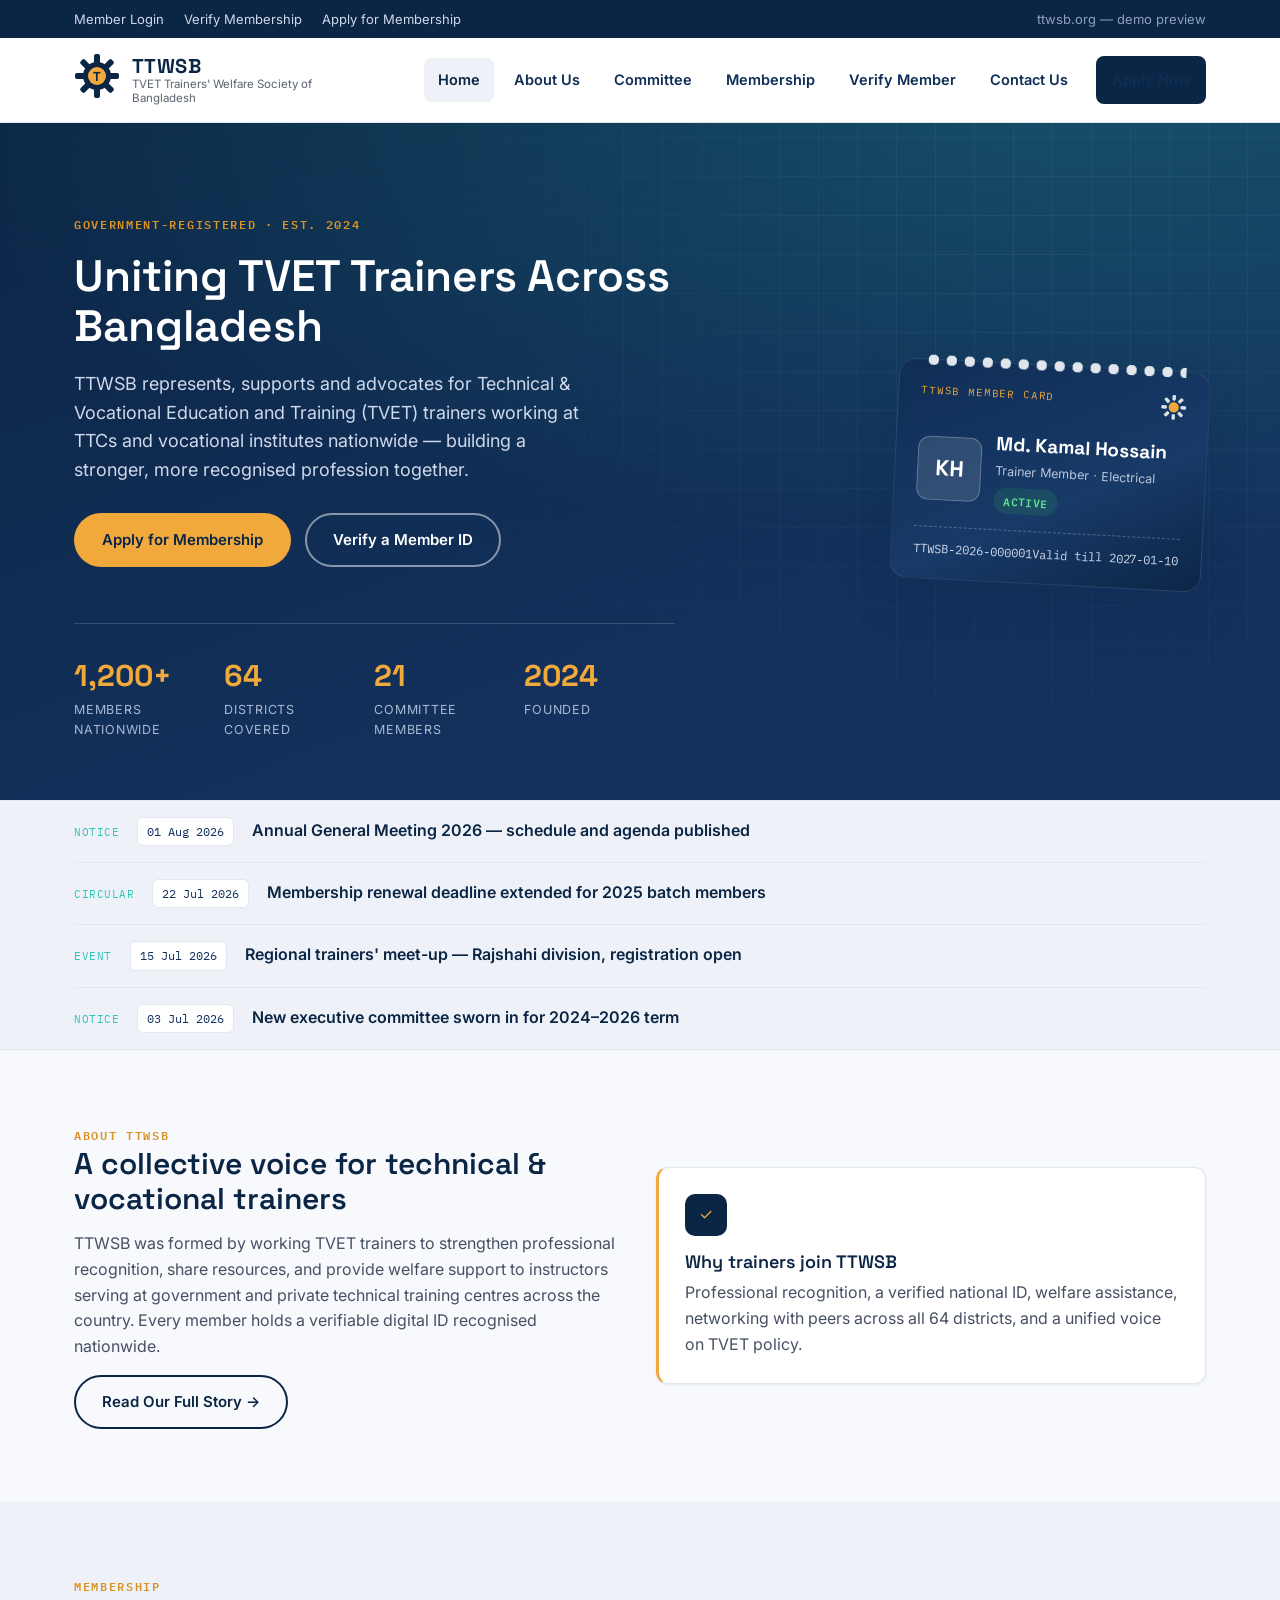
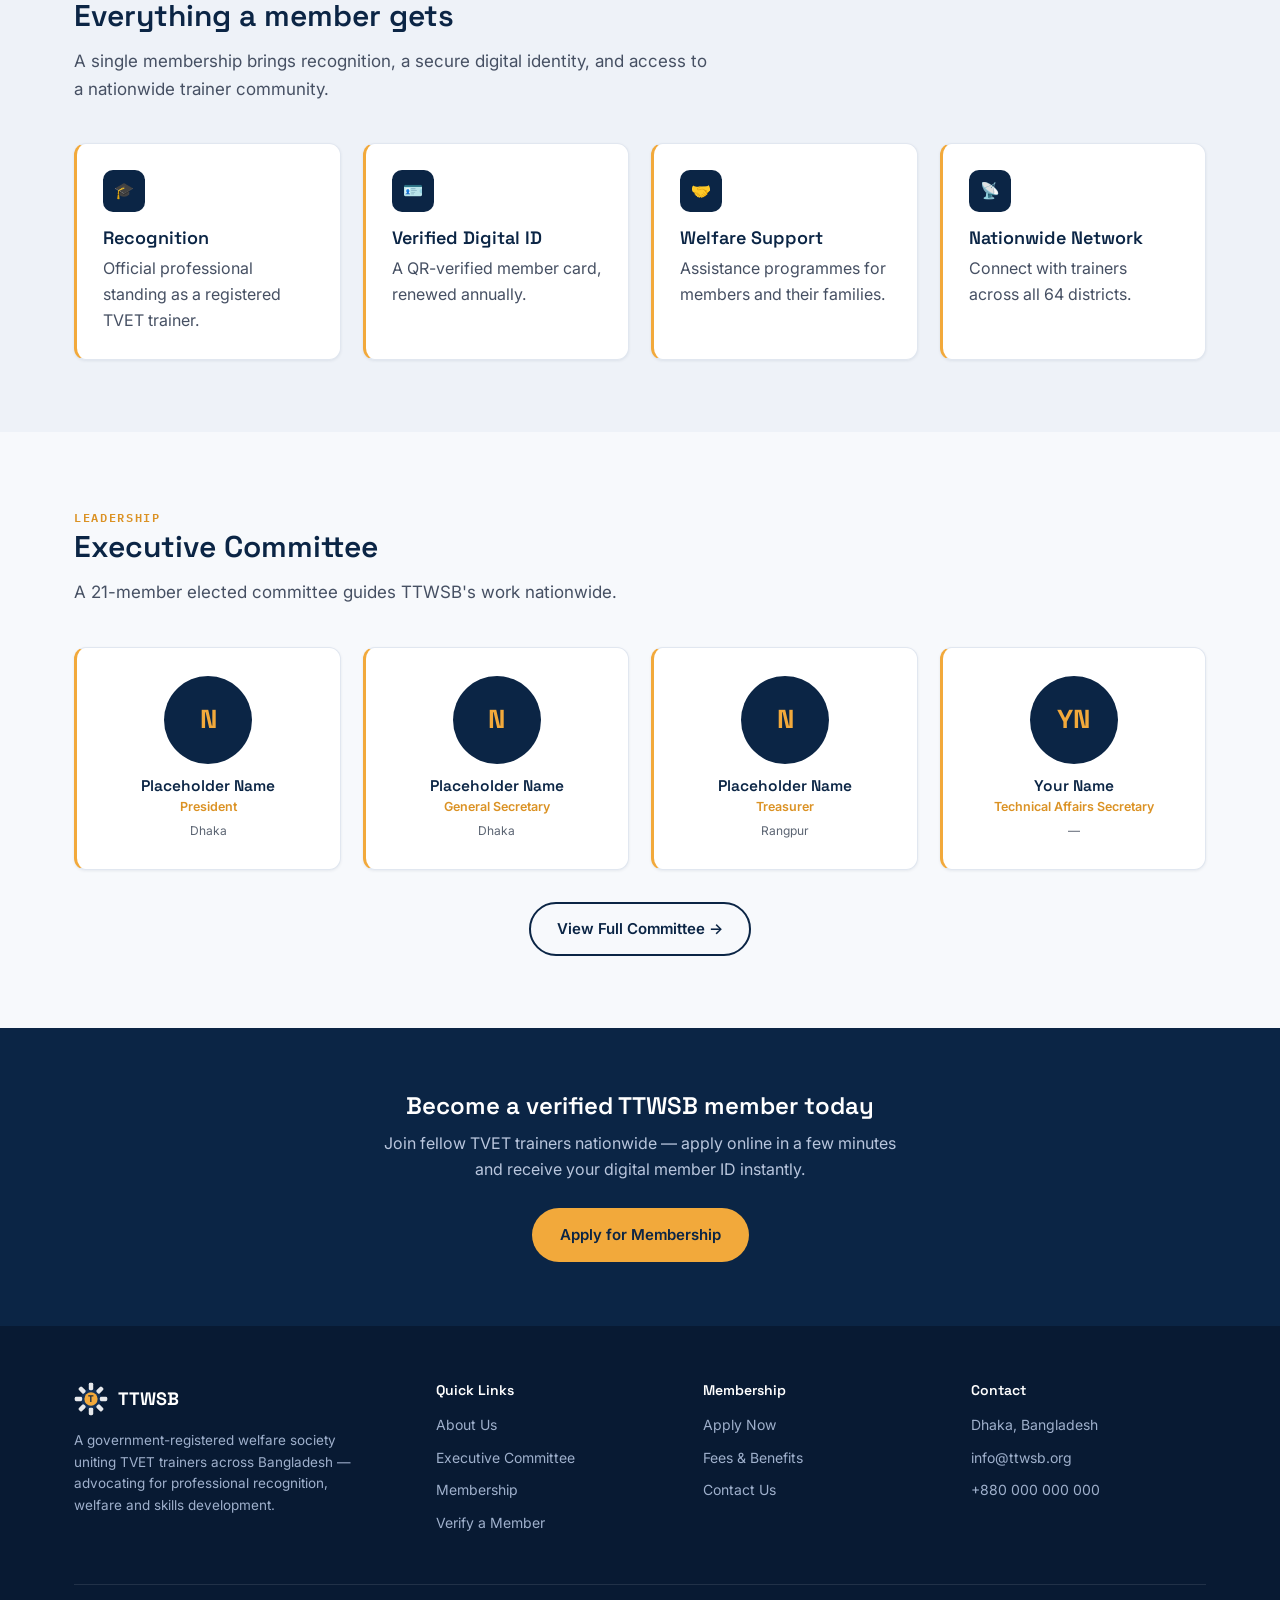
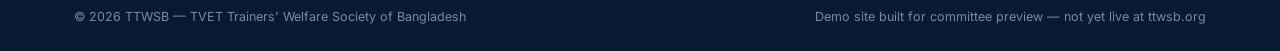
==== index.html @ e8079080 "Add files via upload" ====
<!DOCTYPE html>
<html lang="en">
<head>
<meta charset="UTF-8">
<meta name="viewport" content="width=device-width, initial-scale=1.0">
<title>TTWSB — TVET Trainers' Welfare Society of Bangladesh</title>
<meta name="description" content="Official welfare society uniting TVET trainers across Bangladesh. Apply for membership, verify a member ID, and learn about TTWSB.">
<link rel="preconnect" href="https://fonts.googleapis.com">
<link href="https://fonts.googleapis.com/css2?family=Space+Grotesk:wght@500;600;700&family=Inter:wght@400;500;600;700&family=IBM+Plex+Mono:wght@500;600&display=swap" rel="stylesheet">
<link rel="stylesheet" href="css/styles.css">
</head>
<body>

<div class="topbar">
  <div class="container">
    <div class="topbar-links">
      <a href="#">Member Login</a>
      <a href="verify.html">Verify Membership</a>
      <a href="apply.html">Apply for Membership</a>
    </div>
    <div class="topbar-lang">ttwsb.org — demo preview</div>
  </div>
</div>
<header class="site-header">
  <div class="container header-inner">
    <a href="index.html" class="brand">
      <span class="brand-badge">
        <svg width="46" height="46" viewBox="0 0 46 46" xmlns="http://www.w3.org/2000/svg">
          <g fill="#0B2545">
            <circle cx="23" cy="23" r="14"/>
            <rect x="20" y="1" width="6" height="10" rx="2"/>
            <rect x="20" y="1" width="6" height="10" rx="2" transform="rotate(45 23 23)"/>
            <rect x="20" y="1" width="6" height="10" rx="2" transform="rotate(90 23 23)"/>
            <rect x="20" y="1" width="6" height="10" rx="2" transform="rotate(135 23 23)"/>
            <rect x="20" y="1" width="6" height="10" rx="2" transform="rotate(180 23 23)"/>
            <rect x="20" y="1" width="6" height="10" rx="2" transform="rotate(225 23 23)"/>
            <rect x="20" y="1" width="6" height="10" rx="2" transform="rotate(270 23 23)"/>
            <rect x="20" y="1" width="6" height="10" rx="2" transform="rotate(315 23 23)"/>
          </g>
          <circle cx="23" cy="23" r="9" fill="#F2A93B"/>
          <text x="23" y="27.5" font-family="Space Grotesk, sans-serif" font-size="13" font-weight="700" fill="#0B2545" text-anchor="middle">T</text>
        </svg>
      </span>
      <span class="brand-text">
        <span class="acronym">TTWSB</span>
        <span class="fullname">TVET Trainers' Welfare Society of Bangladesh</span>
      </span>
    </a>
    <nav class="main-nav">
      <a href="index.html" class="active">Home</a>
      <a href="about.html">About Us</a>
      <a href="committee.html">Committee</a>
      <a href="membership.html">Membership</a>
      <a href="verify.html">Verify Member</a>
      <a href="contact.html">Contact Us</a>
      <a href="apply.html" class="btn btn-navy nav-cta">Apply Now</a>
    </nav>
    <button class="nav-toggle" aria-label="Toggle menu"><span></span><span></span><span></span></button>
  </div>
</header>

<section class="hero">
  <div class="container hero-grid">
    <div>
      <span class="eyebrow">Government-Registered · Est. 2024</span>
      <h1>Uniting TVET Trainers Across Bangladesh</h1>
      <p class="lead">TTWSB represents, supports and advocates for Technical &amp; Vocational Education and Training (TVET) trainers working at TTCs and vocational institutes nationwide — building a stronger, more recognised profession together.</p>
      <div class="hero-ctas">
        <a href="apply.html" class="btn btn-primary">Apply for Membership</a>
        <a href="verify.html" class="btn btn-outline">Verify a Member ID</a>
      </div>
      <div class="stat-strip">
        <div class="stat"><div class="num">1,200+</div><div class="label">Members Nationwide</div></div>
        <div class="stat"><div class="num">64</div><div class="label">Districts Covered</div></div>
        <div class="stat"><div class="num">21</div><div class="label">Committee Members</div></div>
        <div class="stat"><div class="num">2024</div><div class="label">Founded</div></div>
      </div>
    </div>
    <div class="id-card-float">
      <div class="id-card">
        <div class="id-card-top">
          <span class="id-card-org">TTWSB Member Card</span>
          <svg width="26" height="26" viewBox="0 0 46 46" xmlns="http://www.w3.org/2000/svg">
            <g fill="#ffffff" opacity="0.85">
              <rect x="20" y="1" width="6" height="10" rx="2"/>
              <rect x="20" y="1" width="6" height="10" rx="2" transform="rotate(45 23 23)"/>
              <rect x="20" y="1" width="6" height="10" rx="2" transform="rotate(90 23 23)"/>
              <rect x="20" y="1" width="6" height="10" rx="2" transform="rotate(135 23 23)"/>
              <rect x="20" y="1" width="6" height="10" rx="2" transform="rotate(180 23 23)"/>
              <rect x="20" y="1" width="6" height="10" rx="2" transform="rotate(225 23 23)"/>
              <rect x="20" y="1" width="6" height="10" rx="2" transform="rotate(270 23 23)"/>
              <rect x="20" y="1" width="6" height="10" rx="2" transform="rotate(315 23 23)"/>
            </g>
            <circle cx="23" cy="23" r="9" fill="#F2A93B"/>
          </svg>
        </div>
        <div class="id-card-body">
          <div class="id-card-photo">KH</div>
          <div>
            <div class="id-card-name">Md. Kamal Hossain</div>
            <div class="id-card-role">Trainer Member · Electrical</div>
            <span class="id-card-status status-active" style="margin-top:6px;">ACTIVE</span>
          </div>
        </div>
        <div class="id-card-meta">
          <span>TTWSB-2026-000001</span>
          <span>Valid till 2027-01-10</span>
        </div>
      </div>
    </div>
  </div>
</section>

<div class="notice-strip">
  <div class="container">
    <ul class="notice-list">
      <li><span class="notice-tag">Notice</span><span class="notice-date">01 Aug 2026</span><a href="#">Annual General Meeting 2026 — schedule and agenda published</a></li>
      <li><span class="notice-tag">Circular</span><span class="notice-date">22 Jul 2026</span><a href="#">Membership renewal deadline extended for 2025 batch members</a></li>
      <li><span class="notice-tag">Event</span><span class="notice-date">15 Jul 2026</span><a href="#">Regional trainers' meet-up — Rajshahi division, registration open</a></li>
      <li><span class="notice-tag">Notice</span><span class="notice-date">03 Jul 2026</span><a href="#">New executive committee sworn in for 2024–2026 term</a></li>
    </ul>
  </div>
</div>

<section>
  <div class="container grid-2" style="align-items:center;">
    <div>
      <span class="eyebrow">About TTWSB</span>
      <h2 style="font-size:30px;">A collective voice for technical &amp; vocational trainers</h2>
      <p>TTWSB was formed by working TVET trainers to strengthen professional recognition, share resources, and provide welfare support to instructors serving at government and private technical training centres across the country. Every member holds a verifiable digital ID recognised nationwide.</p>
      <a href="about.html" class="btn btn-outline" style="border-color:var(--navy-900);color:var(--navy-900);">Read Our Full Story →</a>
    </div>
    <div>
      <div class="info-card">
        <div class="icon">✓</div>
        <h3>Why trainers join TTWSB</h3>
        <p style="margin-bottom:0;">Professional recognition, a verified national ID, welfare assistance, networking with peers across all 64 districts, and a unified voice on TVET policy.</p>
      </div>
    </div>
  </div>
</section>

<section style="background:var(--paper-100);">
  <div class="container">
    <div class="section-head">
      <span class="eyebrow">Membership</span>
      <h2 style="font-size:30px;">Everything a member gets</h2>
      <p>A single membership brings recognition, a secure digital identity, and access to a nationwide trainer community.</p>
    </div>
    <div class="grid-4">
      <div class="info-card"><div class="icon">🎓</div><h3>Recognition</h3><p style="margin-bottom:0;">Official professional standing as a registered TVET trainer.</p></div>
      <div class="info-card"><div class="icon">🪪</div><h3>Verified Digital ID</h3><p style="margin-bottom:0;">A QR-verified member card, renewed annually.</p></div>
      <div class="info-card"><div class="icon">🤝</div><h3>Welfare Support</h3><p style="margin-bottom:0;">Assistance programmes for members and their families.</p></div>
      <div class="info-card"><div class="icon">📡</div><h3>Nationwide Network</h3><p style="margin-bottom:0;">Connect with trainers across all 64 districts.</p></div>
    </div>
  </div>
</section>

<section>
  <div class="container">
    <div class="section-head">
      <span class="eyebrow">Leadership</span>
      <h2 style="font-size:30px;">Executive Committee</h2>
      <p>A 21-member elected committee guides TTWSB's work nationwide.</p>
    </div>
    <div class="grid-4" id="committee-teaser"></div>
    <div style="text-align:center;margin-top:32px;">
      <a href="committee.html" class="btn btn-outline" style="border-color:var(--navy-900);color:var(--navy-900);">View Full Committee →</a>
    </div>
  </div>
</section>

<section class="cta-band">
  <div class="container">
    <h2>Become a verified TTWSB member today</h2>
    <p>Join fellow TVET trainers nationwide — apply online in a few minutes and receive your digital member ID instantly.</p>
    <a href="apply.html" class="btn btn-primary">Apply for Membership</a>
  </div>
</section>

<footer class="site-footer">
  <div class="container">
    <div class="footer-grid">
      <div>
        <div class="footer-brand">
          <svg width="34" height="34" viewBox="0 0 46 46" xmlns="http://www.w3.org/2000/svg">
            <g fill="#ffffff" opacity="0.9">
              <circle cx="23" cy="23" r="14" fill="#12335e"/>
              <rect x="20" y="1" width="6" height="10" rx="2"/>
              <rect x="20" y="1" width="6" height="10" rx="2" transform="rotate(45 23 23)"/>
              <rect x="20" y="1" width="6" height="10" rx="2" transform="rotate(90 23 23)"/>
              <rect x="20" y="1" width="6" height="10" rx="2" transform="rotate(135 23 23)"/>
              <rect x="20" y="1" width="6" height="10" rx="2" transform="rotate(180 23 23)"/>
              <rect x="20" y="1" width="6" height="10" rx="2" transform="rotate(225 23 23)"/>
              <rect x="20" y="1" width="6" height="10" rx="2" transform="rotate(270 23 23)"/>
              <rect x="20" y="1" width="6" height="10" rx="2" transform="rotate(315 23 23)"/>
            </g>
            <circle cx="23" cy="23" r="9" fill="#F2A93B"/>
            <text x="23" y="27.5" font-family="Space Grotesk, sans-serif" font-size="13" font-weight="700" fill="#0B2545" text-anchor="middle">T</text>
          </svg>
          <span class="acronym">TTWSB</span>
        </div>
        <p style="color:#9fb0cc;font-size:13.5px;max-width:280px;">A government-registered welfare society uniting TVET trainers across Bangladesh — advocating for professional recognition, welfare and skills development.</p>
      </div>
      <div>
        <h4>Quick Links</h4>
        <a href="about.html">About Us</a>
        <a href="committee.html">Executive Committee</a>
        <a href="membership.html">Membership</a>
        <a href="verify.html">Verify a Member</a>
      </div>
      <div>
        <h4>Membership</h4>
        <a href="apply.html">Apply Now</a>
        <a href="membership.html">Fees &amp; Benefits</a>
        <a href="contact.html">Contact Us</a>
      </div>
      <div>
        <h4>Contact</h4>
        <a href="contact.html">Dhaka, Bangladesh</a>
        <a href="mailto:info@ttwsb.org">info@ttwsb.org</a>
        <a href="tel:+8800000000">+880 000 000 000</a>
      </div>
    </div>
    <div class="footer-bottom">
      <span>© <span data-year></span> TTWSB — TVET Trainers' Welfare Society of Bangladesh</span>
      <span>Demo site built for committee preview — not yet live at ttwsb.org</span>
    </div>
  </div>
</footer>

<script src="js/members-data.js"></script>
<script src="js/main.js"></script>
</body>
</html>
---- css/styles.css ----
/* =========================================================
   TTWSB — TVET Trainers' Welfare Society of Bangladesh
   Design tokens
   ========================================================= */
:root{
  --navy-900:#0B2545;
  --navy-800:#0F2E56;
  --navy-700:#13315C;
  --navy-600:#1B4079;
  --amber-500:#F2A93B;
  --amber-600:#DB9224;
  --teal-400:#2EC4B6;
  --green-600:#2E9E5B;
  --red-500:#E14545;
  --paper-50:#F7F9FC;
  --paper-100:#EEF2F8;
  --ink-900:#14181F;
  --slate-600:#465063;
  --slate-500:#5B6472;
  --slate-300:#C7CEDA;
  --line:#E1E7F0;
  --radius-sm:6px;
  --radius-md:12px;
  --radius-lg:20px;
  --shadow-sm:0 1px 3px rgba(11,37,69,.08);
  --shadow-md:0 8px 24px rgba(11,37,69,.12);
  --shadow-lg:0 20px 48px rgba(11,37,69,.22);
  --font-display:'Space Grotesk',sans-serif;
  --font-body:'Inter',sans-serif;
  --font-mono:'IBM Plex Mono',monospace;
}

*,*::before,*::after{box-sizing:border-box;}
html{scroll-behavior:smooth;}
body{
  margin:0;
  font-family:var(--font-body);
  color:var(--ink-900);
  background:var(--paper-50);
  line-height:1.6;
  -webkit-font-smoothing:antialiased;
}
h1,h2,h3,h4{
  font-family:var(--font-display);
  color:var(--navy-900);
  line-height:1.15;
  margin:0 0 .5em;
  font-weight:600;
}
p{margin:0 0 1em;color:var(--slate-600);}
a{color:var(--navy-700);text-decoration:none;}
img{max-width:100%;display:block;}
ul{margin:0;padding:0;}
.container{max-width:1180px;margin:0 auto;padding:0 24px;}
.eyebrow{
  font-family:var(--font-mono);
  text-transform:uppercase;
  letter-spacing:.14em;
  font-size:12px;
  color:var(--amber-600);
  font-weight:600;
}
section{padding:72px 0;}
.section-head{max-width:640px;margin-bottom:40px;}
.section-head p{font-size:17px;}
:focus-visible{outline:3px solid var(--teal-400);outline-offset:2px;}

/* Buttons */
.btn{
  display:inline-flex;align-items:center;justify-content:center;gap:8px;
  padding:13px 26px;border-radius:999px;font-weight:600;font-size:15px;
  border:2px solid transparent;cursor:pointer;transition:transform .15s ease,box-shadow .15s ease,background .15s ease;
  font-family:var(--font-body);
}
.btn-primary{background:var(--amber-500);color:var(--navy-900);}
.btn-primary:hover{background:var(--amber-600);transform:translateY(-2px);box-shadow:var(--shadow-md);}
.btn-outline{background:transparent;border-color:rgba(255,255,255,.5);color:#fff;}
.btn-outline:hover{background:rgba(255,255,255,.12);}
.btn-navy{background:var(--navy-900);color:#fff;}
.btn-navy:hover{background:var(--navy-700);transform:translateY(-2px);}
.btn-block{width:100%;}
.btn:disabled{opacity:.55;cursor:not-allowed;transform:none !important;}

/* =========================================================
   Top utility bar + header
   ========================================================= */
.topbar{background:var(--navy-900);color:#cfd9ec;font-size:13px;}
.topbar .container{display:flex;justify-content:space-between;align-items:center;height:38px;}
.topbar-links{display:flex;gap:20px;}
.topbar-links a{color:#cfd9ec;}
.topbar-links a:hover{color:var(--amber-500);}
.topbar-lang{display:flex;gap:10px;color:#8ea0c2;}

header.site-header{
  background:#fff;border-bottom:1px solid var(--line);
  position:sticky;top:0;z-index:50;box-shadow:0 1px 0 rgba(11,37,69,.04);
}
.header-inner{display:flex;align-items:center;justify-content:space-between;height:84px;}
.brand{display:flex;align-items:center;gap:12px;}
.brand-badge{flex:none;}
.brand-text{line-height:1.2;}
.brand-text .acronym{font-family:var(--font-display);font-weight:700;font-size:20px;color:var(--navy-900);letter-spacing:.02em;}
.brand-text .fullname{font-size:11.5px;color:var(--slate-500);max-width:230px;display:block;}

nav.main-nav{display:flex;align-items:center;gap:6px;}
nav.main-nav a{
  font-weight:600;font-size:14.5px;color:var(--navy-800);padding:10px 14px;border-radius:8px;
}
nav.main-nav a:hover{background:var(--paper-100);color:var(--navy-900);}
nav.main-nav a.active{color:var(--navy-900);background:var(--paper-100);}
.nav-cta{margin-left:8px;}
.nav-toggle{display:none;background:none;border:none;cursor:pointer;padding:6px;}
.nav-toggle span{display:block;width:24px;height:2.5px;background:var(--navy-900);margin:5px 0;border-radius:2px;}

/* =========================================================
   Hero
   ========================================================= */
.hero{
  background:radial-gradient(1200px 500px at 85% -10%,rgba(46,196,182,.25),transparent),
             linear-gradient(160deg,var(--navy-900),var(--navy-700) 70%);
  color:#fff;position:relative;overflow:hidden;padding:88px 0 60px;
}
.hero::before{
  content:"";position:absolute;inset:0;opacity:.10;pointer-events:none;
  background-image:
    repeating-linear-gradient(0deg,transparent,transparent 38px,rgba(255,255,255,.5) 38px,rgba(255,255,255,.5) 39px),
    repeating-linear-gradient(90deg,transparent,transparent 38px,rgba(255,255,255,.5) 38px,rgba(255,255,255,.5) 39px);
  mask-image:radial-gradient(circle at 80% 20%,black,transparent 60%);
}
.hero-grid{display:grid;grid-template-columns:1.1fr .9fr;gap:40px;align-items:center;position:relative;}
.hero h1{color:#fff;font-size:44px;margin:14px 0 18px;}
.hero p.lead{color:#cfd9ec;font-size:18px;max-width:520px;}
.hero-ctas{display:flex;gap:14px;margin-top:28px;flex-wrap:wrap;}
.stat-strip{display:flex;gap:0;margin-top:56px;border-top:1px solid rgba(255,255,255,.16);padding-top:28px;flex-wrap:wrap;}
.stat{flex:1;min-width:130px;padding-right:20px;}
.stat .num{font-family:var(--font-display);font-size:30px;font-weight:700;color:var(--amber-500);}
.stat .label{font-size:12.5px;color:#a9b8d4;text-transform:uppercase;letter-spacing:.06em;}

/* =========================================================
   ID / Membership badge card — signature element
   ========================================================= */
.id-card{
  width:100%;max-width:360px;background:linear-gradient(155deg,#0F2E56,#183a68 60%,#0B2545);
  border-radius:18px;padding:22px 22px 20px;color:#fff;position:relative;
  box-shadow:var(--shadow-lg);border:1px solid rgba(255,255,255,.08);
}
.id-card::before{
  content:"";position:absolute;top:-9px;left:24px;right:24px;height:18px;
  background-image:radial-gradient(circle,var(--paper-50) 5px,transparent 5.5px);
  background-size:18px 18px;background-repeat:repeat-x;background-position:0 0;
  opacity:.9;
}
.id-card-top{display:flex;justify-content:space-between;align-items:flex-start;margin-bottom:18px;}
.id-card-org{font-family:var(--font-mono);font-size:10.5px;letter-spacing:.08em;color:var(--amber-500);text-transform:uppercase;}
.id-card-badge-icon{width:30px;height:30px;}
.id-card-photo{
  width:64px;height:64px;border-radius:12px;background:rgba(255,255,255,.12);
  display:flex;align-items:center;justify-content:center;font-family:var(--font-display);
  font-size:22px;font-weight:700;color:#fff;border:1px solid rgba(255,255,255,.25);flex:none;
}
.id-card-body{display:flex;gap:14px;align-items:center;margin-bottom:16px;}
.id-card-name{font-family:var(--font-display);font-size:19px;font-weight:700;}
.id-card-role{font-size:12.5px;color:#b9c6dd;margin-top:2px;}
.id-card-meta{font-family:var(--font-mono);font-size:12px;color:#cfd9ec;display:flex;justify-content:space-between;border-top:1px dashed rgba(255,255,255,.25);padding-top:12px;margin-top:4px;}
.id-card-status{
  display:inline-flex;align-items:center;gap:6px;font-family:var(--font-mono);font-size:11px;
  padding:4px 10px;border-radius:999px;font-weight:600;letter-spacing:.03em;
}
.status-active{background:rgba(46,158,91,.18);color:#5ee08c;}
.status-inactive{background:rgba(225,69,69,.18);color:#ff8f8f;}
.id-card-qr{background:#fff;border-radius:10px;padding:8px;flex:none;}
.id-card-float{position:relative;justify-self:end;}
.id-card-float .id-card{transform:rotate(3deg);}
.id-card-float::after{
  content:"";position:absolute;width:110px;height:110px;background:var(--amber-500);
  border-radius:50%;filter:blur(60px);opacity:.35;top:-20px;right:-20px;z-index:-1;
}

/* =========================================================
   Notice board
   ========================================================= */
.notice-strip{background:var(--paper-100);border-top:1px solid var(--line);border-bottom:1px solid var(--line);}
.notice-strip .container{padding-top:0;padding-bottom:0;}
.notice-list{padding:0;list-style:none;}
.notice-list li{
  display:flex;gap:18px;align-items:baseline;padding:16px 0;border-bottom:1px solid var(--line);
}
.notice-list li:last-child{border-bottom:none;}
.notice-date{
  font-family:var(--font-mono);font-size:12px;color:var(--navy-700);background:#fff;border:1px solid var(--line);
  padding:4px 9px;border-radius:6px;flex:none;
}
.notice-list a{font-weight:600;color:var(--navy-900);}
.notice-list a:hover{color:var(--amber-600);}
.notice-tag{
  font-family:var(--font-mono);font-size:10.5px;text-transform:uppercase;letter-spacing:.05em;
  color:var(--teal-400);flex:none;
}

/* =========================================================
   Cards / grids
   ========================================================= */
.grid-3{display:grid;grid-template-columns:repeat(3,1fr);gap:24px;}
.grid-4{display:grid;grid-template-columns:repeat(4,1fr);gap:22px;}
.grid-2{display:grid;grid-template-columns:1fr 1fr;gap:32px;}

.info-card{
  background:#fff;border:1px solid var(--line);border-left:3px solid var(--amber-500);
  border-radius:var(--radius-md);padding:26px;box-shadow:var(--shadow-sm);
}
.info-card h3{font-size:18px;margin-bottom:8px;}
.info-card .icon{
  width:42px;height:42px;border-radius:10px;background:var(--navy-900);color:var(--amber-500);
  display:flex;align-items:center;justify-content:center;margin-bottom:16px;
}

.person-card{
  background:#fff;border:1px solid var(--line);border-radius:var(--radius-md);
  padding:20px;text-align:center;box-shadow:var(--shadow-sm);transition:transform .15s ease,box-shadow .15s ease;
}
.person-card:hover{transform:translateY(-3px);box-shadow:var(--shadow-md);}
.person-avatar{
  width:74px;height:74px;border-radius:50%;background:var(--navy-900);color:var(--amber-500);
  display:flex;align-items:center;justify-content:center;margin:0 auto 14px;font-family:var(--font-display);
  font-weight:700;font-size:22px;
}
.person-card h4{font-size:15.5px;margin-bottom:2px;color:var(--navy-900);}
.person-card .role{font-size:12.5px;color:var(--amber-600);font-weight:600;margin-bottom:4px;}
.person-card .loc{font-size:12px;color:var(--slate-500);}
.person-card.lead{padding:28px 22px;border-left:3px solid var(--amber-500);}
.person-card.lead .person-avatar{width:88px;height:88px;font-size:26px;}

.demo-banner{
  background:#FFF4E0;border:1px solid #F1D293;color:#7A5311;border-radius:var(--radius-sm);
  padding:14px 18px;font-size:14px;display:flex;gap:10px;align-items:flex-start;margin-bottom:32px;
}
.demo-banner strong{color:#5c3d0c;}

/* =========================================================
   Tables / fee
   ========================================================= */
.fee-table{width:100%;border-collapse:collapse;background:#fff;border-radius:var(--radius-md);overflow:hidden;box-shadow:var(--shadow-sm);}
.fee-table th,.fee-table td{text-align:left;padding:16px 20px;border-bottom:1px solid var(--line);}
.fee-table th{background:var(--navy-900);color:#fff;font-family:var(--font-display);font-weight:600;font-size:14px;}
.fee-table td{font-size:15px;color:var(--slate-600);}
.fee-table tr:last-child td{border-bottom:none;}
.fee-table .amount{font-family:var(--font-mono);font-weight:600;color:var(--navy-900);}

/* =========================================================
   Forms
   ========================================================= */
.form-card{background:#fff;border:1px solid var(--line);border-radius:var(--radius-lg);padding:36px;box-shadow:var(--shadow-sm);}
.form-row{display:grid;grid-template-columns:1fr 1fr;gap:18px;margin-bottom:18px;}
.field{margin-bottom:18px;}
.field label{display:block;font-size:13.5px;font-weight:600;color:var(--navy-800);margin-bottom:6px;}
.field .hint{font-size:12px;color:var(--slate-500);margin-top:5px;}
.field input,.field select,.field textarea{
  width:100%;padding:12px 14px;border:1.5px solid var(--line);border-radius:var(--radius-sm);
  font-family:var(--font-body);font-size:14.5px;color:var(--ink-900);background:#fbfcfe;
}
.field input:focus,.field select:focus,.field textarea:focus{border-color:var(--teal-400);outline:none;background:#fff;}
.steps{display:flex;gap:0;margin-bottom:36px;}
.step{flex:1;text-align:center;position:relative;font-family:var(--font-mono);font-size:12.5px;color:var(--slate-500);}
.step::before{
  content:attr(data-n);display:flex;align-items:center;justify-content:center;
  width:30px;height:30px;border-radius:50%;background:#fff;border:2px solid var(--line);
  margin:0 auto 8px;font-weight:700;color:var(--slate-500);
}
.step.active::before{border-color:var(--amber-500);background:var(--amber-500);color:var(--navy-900);}
.step.done::before{border-color:var(--green-600);background:var(--green-600);color:#fff;content:"✓";}
.step.active{color:var(--navy-900);font-weight:700;}

.pay-methods{display:grid;grid-template-columns:repeat(3,1fr);gap:14px;margin-bottom:24px;}
.pay-method{
  border:1.5px solid var(--line);border-radius:var(--radius-md);padding:16px;text-align:center;cursor:pointer;
  transition:border-color .15s ease,background .15s ease;
}
.pay-method:hover{border-color:var(--amber-500);}
.pay-method input{display:none;}
.pay-method.selected{border-color:var(--amber-500);background:#FFF8EC;}
.pay-method .pm-name{font-weight:700;font-size:14px;color:var(--navy-900);margin-top:6px;}

.result-panel{display:none;text-align:center;padding:20px 0;}
.result-panel.show{display:block;}
.check-badge{
  width:64px;height:64px;border-radius:50%;background:#E7F7EC;color:var(--green-600);
  display:flex;align-items:center;justify-content:center;margin:0 auto 18px;font-size:30px;
}

/* Verify page */
.verify-box{background:#fff;border:1px solid var(--line);border-radius:var(--radius-lg);padding:30px;box-shadow:var(--shadow-sm);}
.verify-search{display:flex;gap:12px;}
.verify-search input{flex:1;}
.verify-result{margin-top:26px;padding-top:26px;border-top:1px solid var(--line);display:none;}
.verify-result.show{display:block;}
.verify-not-found{color:var(--red-500);font-weight:600;text-align:center;padding:20px 0;display:none;}
.verify-not-found.show{display:block;}

/* =========================================================
   CTA band + footer
   ========================================================= */
.cta-band{background:var(--navy-900);color:#fff;text-align:center;padding:64px 0;}
.cta-band h2{color:#fff;}
.cta-band p{color:#b9c6dd;max-width:520px;margin:0 auto 26px;}

footer.site-footer{background:#081A33;color:#9fb0cc;padding:56px 0 24px;font-size:14px;}
.footer-grid{display:grid;grid-template-columns:1.4fr 1fr 1fr 1fr;gap:32px;margin-bottom:40px;}
.footer-grid h4{color:#fff;font-size:14px;margin-bottom:16px;}
.footer-grid a{color:#9fb0cc;display:block;margin-bottom:10px;}
.footer-grid a:hover{color:var(--amber-500);}
.footer-brand{display:flex;gap:10px;align-items:center;margin-bottom:14px;}
.footer-brand .acronym{color:#fff;font-family:var(--font-display);font-weight:700;font-size:18px;}
.footer-bottom{border-top:1px solid rgba(255,255,255,.1);padding-top:22px;display:flex;justify-content:space-between;font-size:12.5px;color:#7488ab;flex-wrap:wrap;gap:8px;}

/* Page header (inner pages) */
.page-head{background:linear-gradient(160deg,var(--navy-900),var(--navy-700) 70%);color:#fff;padding:52px 0;}
.page-head .eyebrow{color:var(--amber-500);}
.page-head h1{color:#fff;margin-top:8px;font-size:32px;}
.breadcrumb{font-size:13px;color:#9fb0cc;}
.breadcrumb a{color:#cfd9ec;}

/* =========================================================
   Responsive
   ========================================================= */
@media (max-width:960px){
  .hero-grid{grid-template-columns:1fr;}
  .id-card-float{justify-self:start;margin-top:20px;}
  .grid-3,.grid-4{grid-template-columns:repeat(2,1fr);}
  .footer-grid{grid-template-columns:1fr 1fr;}
  .grid-2{grid-template-columns:1fr;}
}
@media (max-width:720px){
  .topbar-links{display:none;}
  nav.main-nav{
    position:fixed;top:122px;left:0;right:0;bottom:0;background:#fff;flex-direction:column;
    align-items:stretch;padding:16px;display:none;overflow-y:auto;gap:2px;
  }
  nav.main-nav.open{display:flex;}
  nav.main-nav a{padding:14px;border-bottom:1px solid var(--line);border-radius:0;}
  .nav-toggle{display:block;}
  .nav-cta{margin:10px 0 0;}
  .hero h1{font-size:32px;}
  .grid-3,.grid-4{grid-template-columns:1fr;}
  .form-row{grid-template-columns:1fr;}
  .pay-methods{grid-template-columns:1fr;}
  section{padding:52px 0;}
  .stat-strip{gap:20px;}
}

@media print{
  header.site-header,footer.site-footer,.notice-strip,.page-head,.no-print{display:none !important;}
  body{background:#fff;}
  .id-card{box-shadow:none;border:1px solid #ccc;}
}
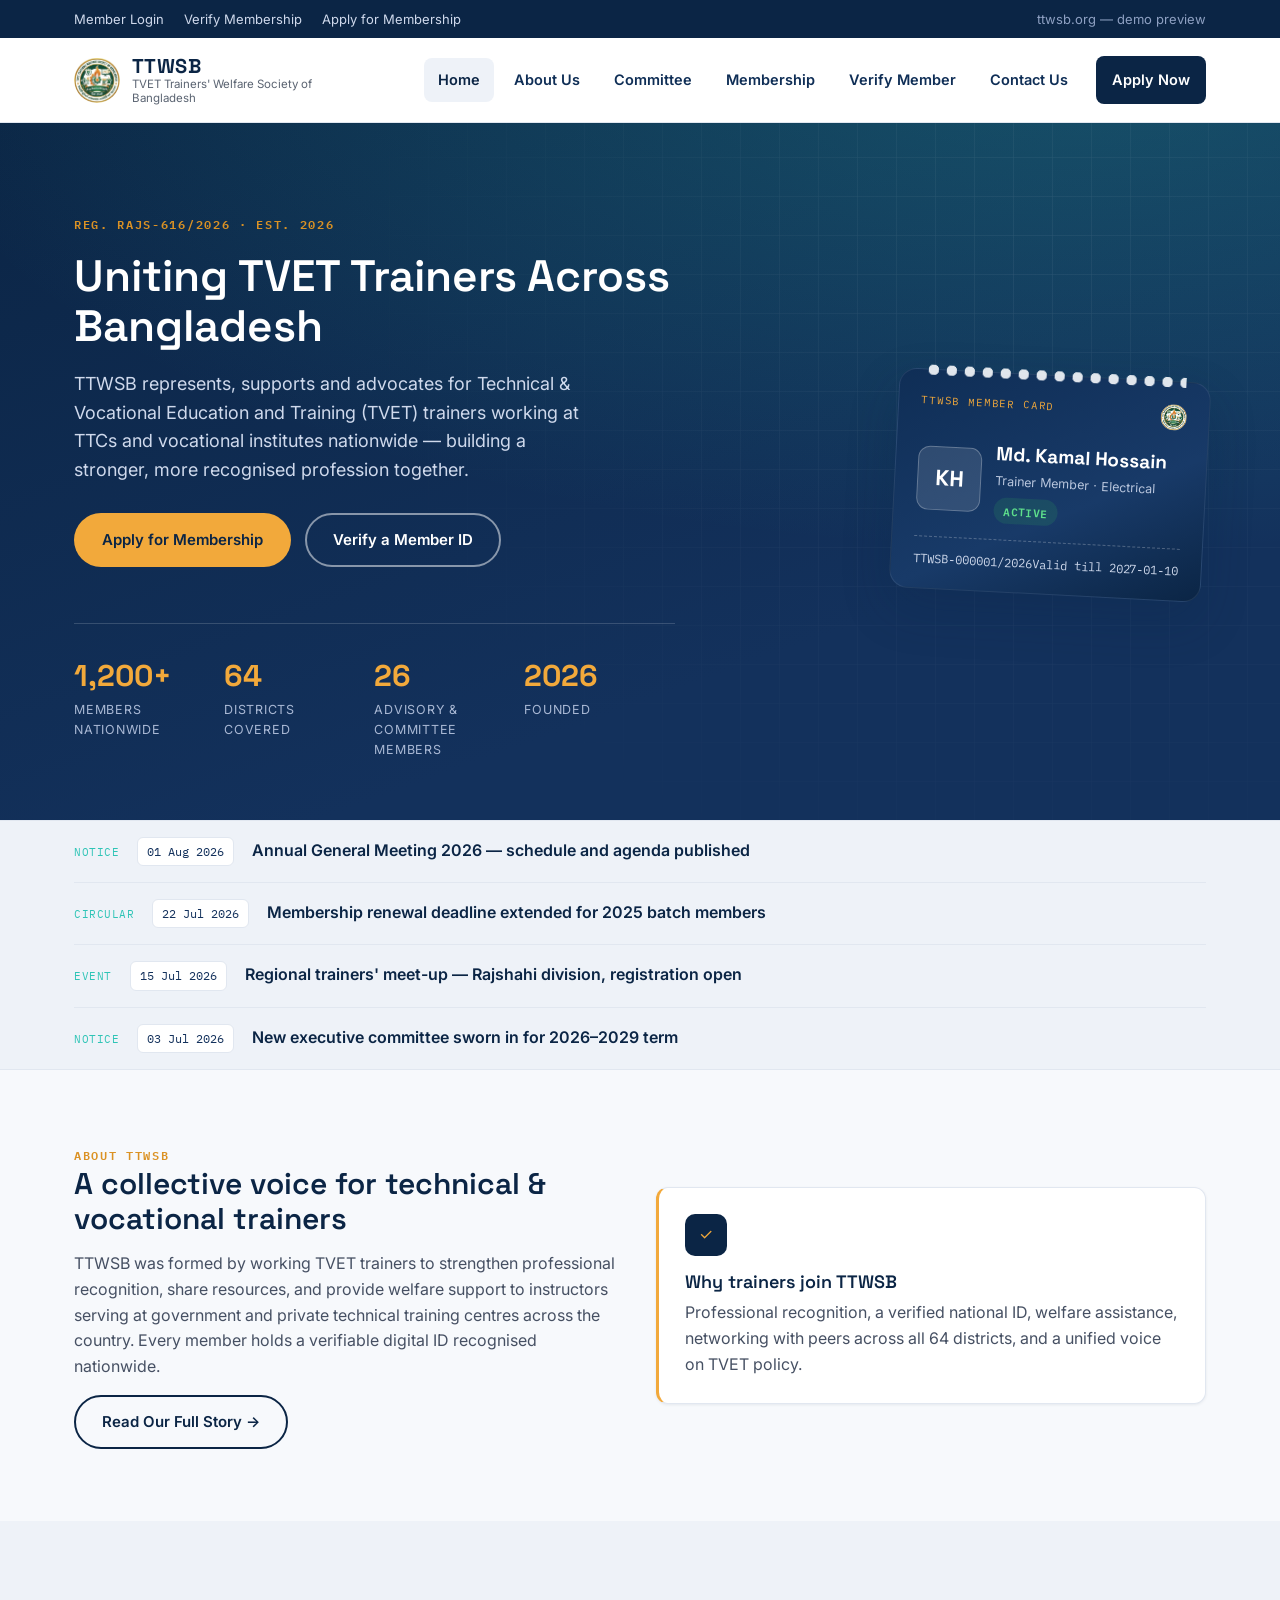
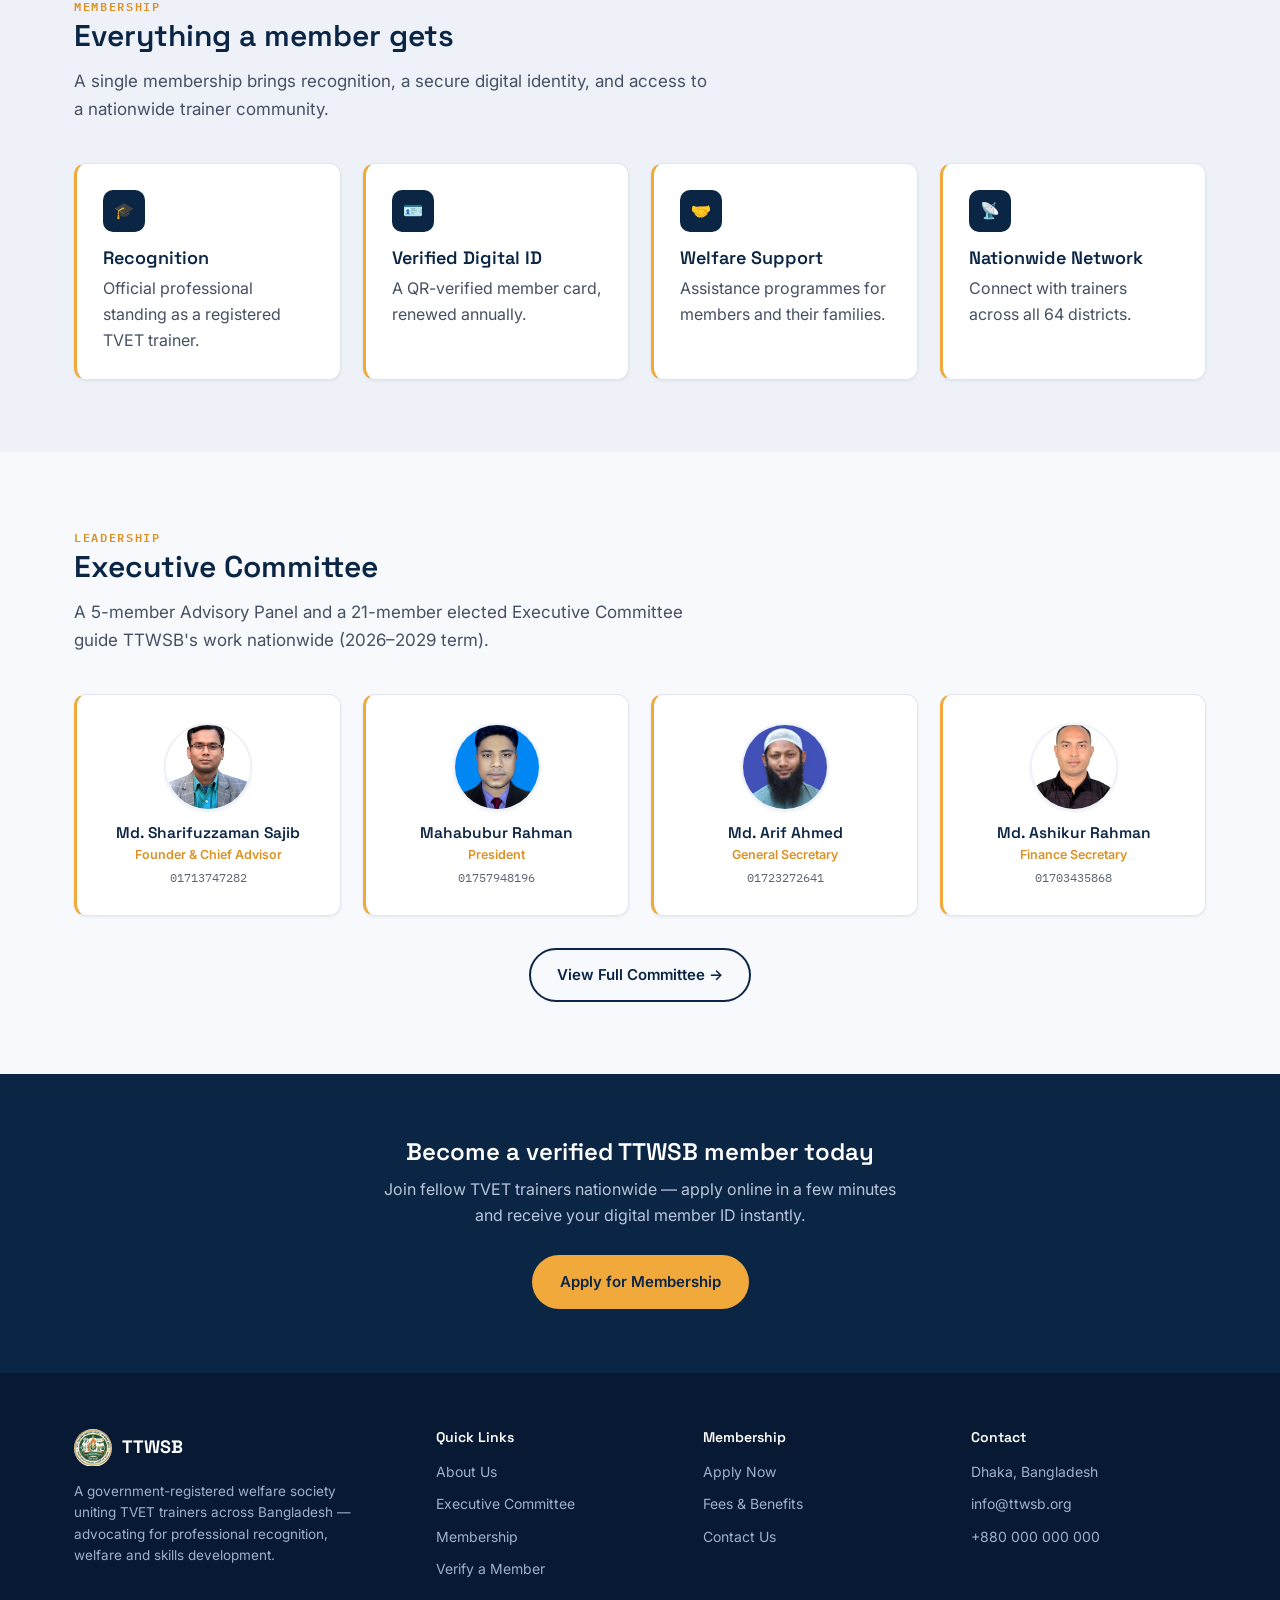
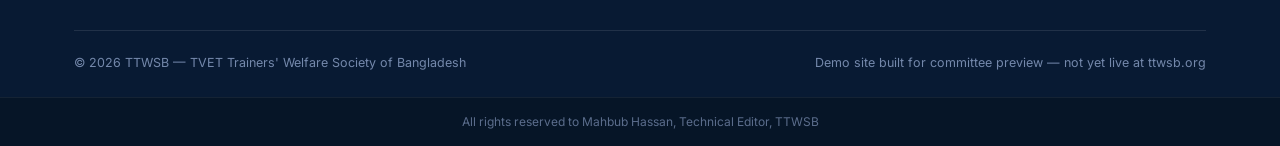
==== commit 32fd21f5: "Add files via upload" ====
--- a/index.html
+++ b/index.html
@@ -7,6 +7,7 @@
 <meta name="description" content="Official welfare society uniting TVET trainers across Bangladesh. Apply for membership, verify a member ID, and learn about TTWSB.">
 <link rel="preconnect" href="https://fonts.googleapis.com">
 <link href="https://fonts.googleapis.com/css2?family=Space+Grotesk:wght@500;600;700&family=Inter:wght@400;500;600;700&family=IBM+Plex+Mono:wght@500;600&display=swap" rel="stylesheet">
+<link rel="icon" type="image/png" href="assets/favicon.png">
 <link rel="stylesheet" href="css/styles.css">
 </head>
 <body>
@@ -25,21 +26,7 @@
   <div class="container header-inner">
     <a href="index.html" class="brand">
       <span class="brand-badge">
-        <svg width="46" height="46" viewBox="0 0 46 46" xmlns="http://www.w3.org/2000/svg">
-          <g fill="#0B2545">
-            <circle cx="23" cy="23" r="14"/>
-            <rect x="20" y="1" width="6" height="10" rx="2"/>
-            <rect x="20" y="1" width="6" height="10" rx="2" transform="rotate(45 23 23)"/>
-            <rect x="20" y="1" width="6" height="10" rx="2" transform="rotate(90 23 23)"/>
-            <rect x="20" y="1" width="6" height="10" rx="2" transform="rotate(135 23 23)"/>
-            <rect x="20" y="1" width="6" height="10" rx="2" transform="rotate(180 23 23)"/>
-            <rect x="20" y="1" width="6" height="10" rx="2" transform="rotate(225 23 23)"/>
-            <rect x="20" y="1" width="6" height="10" rx="2" transform="rotate(270 23 23)"/>
-            <rect x="20" y="1" width="6" height="10" rx="2" transform="rotate(315 23 23)"/>
-          </g>
-          <circle cx="23" cy="23" r="9" fill="#F2A93B"/>
-          <text x="23" y="27.5" font-family="Space Grotesk, sans-serif" font-size="13" font-weight="700" fill="#0B2545" text-anchor="middle">T</text>
-        </svg>
+        <img src="assets/logo.png" alt="TTWSB logo">
       </span>
       <span class="brand-text">
         <span class="acronym">TTWSB</span>
@@ -62,7 +49,7 @@
 <section class="hero">
   <div class="container hero-grid">
     <div>
-      <span class="eyebrow">Government-Registered · Est. 2024</span>
+      <span class="eyebrow">Reg. RAJS-616/2026 · Est. 2026</span>
       <h1>Uniting TVET Trainers Across Bangladesh</h1>
       <p class="lead">TTWSB represents, supports and advocates for Technical &amp; Vocational Education and Training (TVET) trainers working at TTCs and vocational institutes nationwide — building a stronger, more recognised profession together.</p>
       <div class="hero-ctas">
@@ -72,27 +59,15 @@
       <div class="stat-strip">
         <div class="stat"><div class="num">1,200+</div><div class="label">Members Nationwide</div></div>
         <div class="stat"><div class="num">64</div><div class="label">Districts Covered</div></div>
-        <div class="stat"><div class="num">21</div><div class="label">Committee Members</div></div>
-        <div class="stat"><div class="num">2024</div><div class="label">Founded</div></div>
+        <div class="stat"><div class="num">26</div><div class="label">Advisory &amp; Committee Members</div></div>
+        <div class="stat"><div class="num">2026</div><div class="label">Founded</div></div>
       </div>
     </div>
     <div class="id-card-float">
       <div class="id-card">
         <div class="id-card-top">
           <span class="id-card-org">TTWSB Member Card</span>
-          <svg width="26" height="26" viewBox="0 0 46 46" xmlns="http://www.w3.org/2000/svg">
-            <g fill="#ffffff" opacity="0.85">
-              <rect x="20" y="1" width="6" height="10" rx="2"/>
-              <rect x="20" y="1" width="6" height="10" rx="2" transform="rotate(45 23 23)"/>
-              <rect x="20" y="1" width="6" height="10" rx="2" transform="rotate(90 23 23)"/>
-              <rect x="20" y="1" width="6" height="10" rx="2" transform="rotate(135 23 23)"/>
-              <rect x="20" y="1" width="6" height="10" rx="2" transform="rotate(180 23 23)"/>
-              <rect x="20" y="1" width="6" height="10" rx="2" transform="rotate(225 23 23)"/>
-              <rect x="20" y="1" width="6" height="10" rx="2" transform="rotate(270 23 23)"/>
-              <rect x="20" y="1" width="6" height="10" rx="2" transform="rotate(315 23 23)"/>
-            </g>
-            <circle cx="23" cy="23" r="9" fill="#F2A93B"/>
-          </svg>
+          <img src="assets/logo.png" alt="" class="id-card-badge-img">
         </div>
         <div class="id-card-body">
           <div class="id-card-photo">KH</div>
@@ -103,7 +78,7 @@
           </div>
         </div>
         <div class="id-card-meta">
-          <span>TTWSB-2026-000001</span>
+          <span>TTWSB-000001/2026</span>
           <span>Valid till 2027-01-10</span>
         </div>
       </div>
@@ -117,7 +92,7 @@
       <li><span class="notice-tag">Notice</span><span class="notice-date">01 Aug 2026</span><a href="#">Annual General Meeting 2026 — schedule and agenda published</a></li>
       <li><span class="notice-tag">Circular</span><span class="notice-date">22 Jul 2026</span><a href="#">Membership renewal deadline extended for 2025 batch members</a></li>
       <li><span class="notice-tag">Event</span><span class="notice-date">15 Jul 2026</span><a href="#">Regional trainers' meet-up — Rajshahi division, registration open</a></li>
-      <li><span class="notice-tag">Notice</span><span class="notice-date">03 Jul 2026</span><a href="#">New executive committee sworn in for 2024–2026 term</a></li>
+      <li><span class="notice-tag">Notice</span><span class="notice-date">03 Jul 2026</span><a href="committee.html">New executive committee sworn in for 2026–2029 term</a></li>
     </ul>
   </div>
 </div>
@@ -161,7 +136,7 @@
     <div class="section-head">
       <span class="eyebrow">Leadership</span>
       <h2 style="font-size:30px;">Executive Committee</h2>
-      <p>A 21-member elected committee guides TTWSB's work nationwide.</p>
+      <p>A 5-member Advisory Panel and a 21-member elected Executive Committee guide TTWSB's work nationwide (2026–2029 term).</p>
     </div>
     <div class="grid-4" id="committee-teaser"></div>
     <div style="text-align:center;margin-top:32px;">
@@ -183,21 +158,7 @@
     <div class="footer-grid">
       <div>
         <div class="footer-brand">
-          <svg width="34" height="34" viewBox="0 0 46 46" xmlns="http://www.w3.org/2000/svg">
-            <g fill="#ffffff" opacity="0.9">
-              <circle cx="23" cy="23" r="14" fill="#12335e"/>
-              <rect x="20" y="1" width="6" height="10" rx="2"/>
-              <rect x="20" y="1" width="6" height="10" rx="2" transform="rotate(45 23 23)"/>
-              <rect x="20" y="1" width="6" height="10" rx="2" transform="rotate(90 23 23)"/>
-              <rect x="20" y="1" width="6" height="10" rx="2" transform="rotate(135 23 23)"/>
-              <rect x="20" y="1" width="6" height="10" rx="2" transform="rotate(180 23 23)"/>
-              <rect x="20" y="1" width="6" height="10" rx="2" transform="rotate(225 23 23)"/>
-              <rect x="20" y="1" width="6" height="10" rx="2" transform="rotate(270 23 23)"/>
-              <rect x="20" y="1" width="6" height="10" rx="2" transform="rotate(315 23 23)"/>
-            </g>
-            <circle cx="23" cy="23" r="9" fill="#F2A93B"/>
-            <text x="23" y="27.5" font-family="Space Grotesk, sans-serif" font-size="13" font-weight="700" fill="#0B2545" text-anchor="middle">T</text>
-          </svg>
+          <img src="assets/logo.png" alt="TTWSB logo">
           <span class="acronym">TTWSB</span>
         </div>
         <p style="color:#9fb0cc;font-size:13.5px;max-width:280px;">A government-registered welfare society uniting TVET trainers across Bangladesh — advocating for professional recognition, welfare and skills development.</p>
@@ -228,6 +189,7 @@
     </div>
   </div>
 </footer>
+<div class="site-credit">All rights reserved to Mahbub Hassan, Technical Editor, TTWSB</div>
 
 <script src="js/members-data.js"></script>
 <script src="js/main.js"></script>
--- a/css/styles.css
+++ b/css/styles.css
@@ -109,6 +109,32 @@
 nav.main-nav a:hover{background:var(--paper-100);color:var(--navy-900);}
 nav.main-nav a.active{color:var(--navy-900);background:var(--paper-100);}
 .nav-cta{margin-left:8px;}
+nav.main-nav a.btn-navy{color:#fff;}
+nav.main-nav a.btn-navy:hover{color:#fff;background:var(--navy-700);}
+
+/* Logo image (replaces the generated monogram) */
+.brand-badge img{display:block;width:46px;height:46px;object-fit:contain;border-radius:50%;}
+.footer-brand img{display:block;width:38px;height:38px;object-fit:contain;border-radius:50%;}
+.id-card-badge-img{width:26px;height:26px;object-fit:contain;border-radius:50%;}
+
+/* Committee member photo (falls back to initials avatar if no photo) */
+.person-photo{
+  width:74px;height:74px;border-radius:50%;object-fit:cover;margin:0 auto 14px;
+  border:2px solid var(--paper-100);box-shadow:var(--shadow-sm);display:block;
+}
+.person-card.lead .person-photo{width:88px;height:88px;}
+.person-mobile{font-family:var(--font-mono);font-size:11.5px;color:var(--slate-500);margin-top:4px;}
+.group-heading{display:flex;align-items:center;gap:10px;margin:0 0 22px;}
+.group-heading .badge-count{
+  font-family:var(--font-mono);font-size:12px;background:var(--navy-900);color:var(--amber-500);
+  padding:3px 10px;border-radius:999px;
+}
+
+/* Site credit line under the footer */
+.site-credit{
+  text-align:center;font-size:12px;color:#5b6d8c;padding:14px 0;background:#061527;
+  border-top:1px solid rgba(255,255,255,.06);
+}
 .nav-toggle{display:none;background:none;border:none;cursor:pointer;padding:6px;}
 .nav-toggle span{display:block;width:24px;height:2.5px;background:var(--navy-900);margin:5px 0;border-radius:2px;}
 
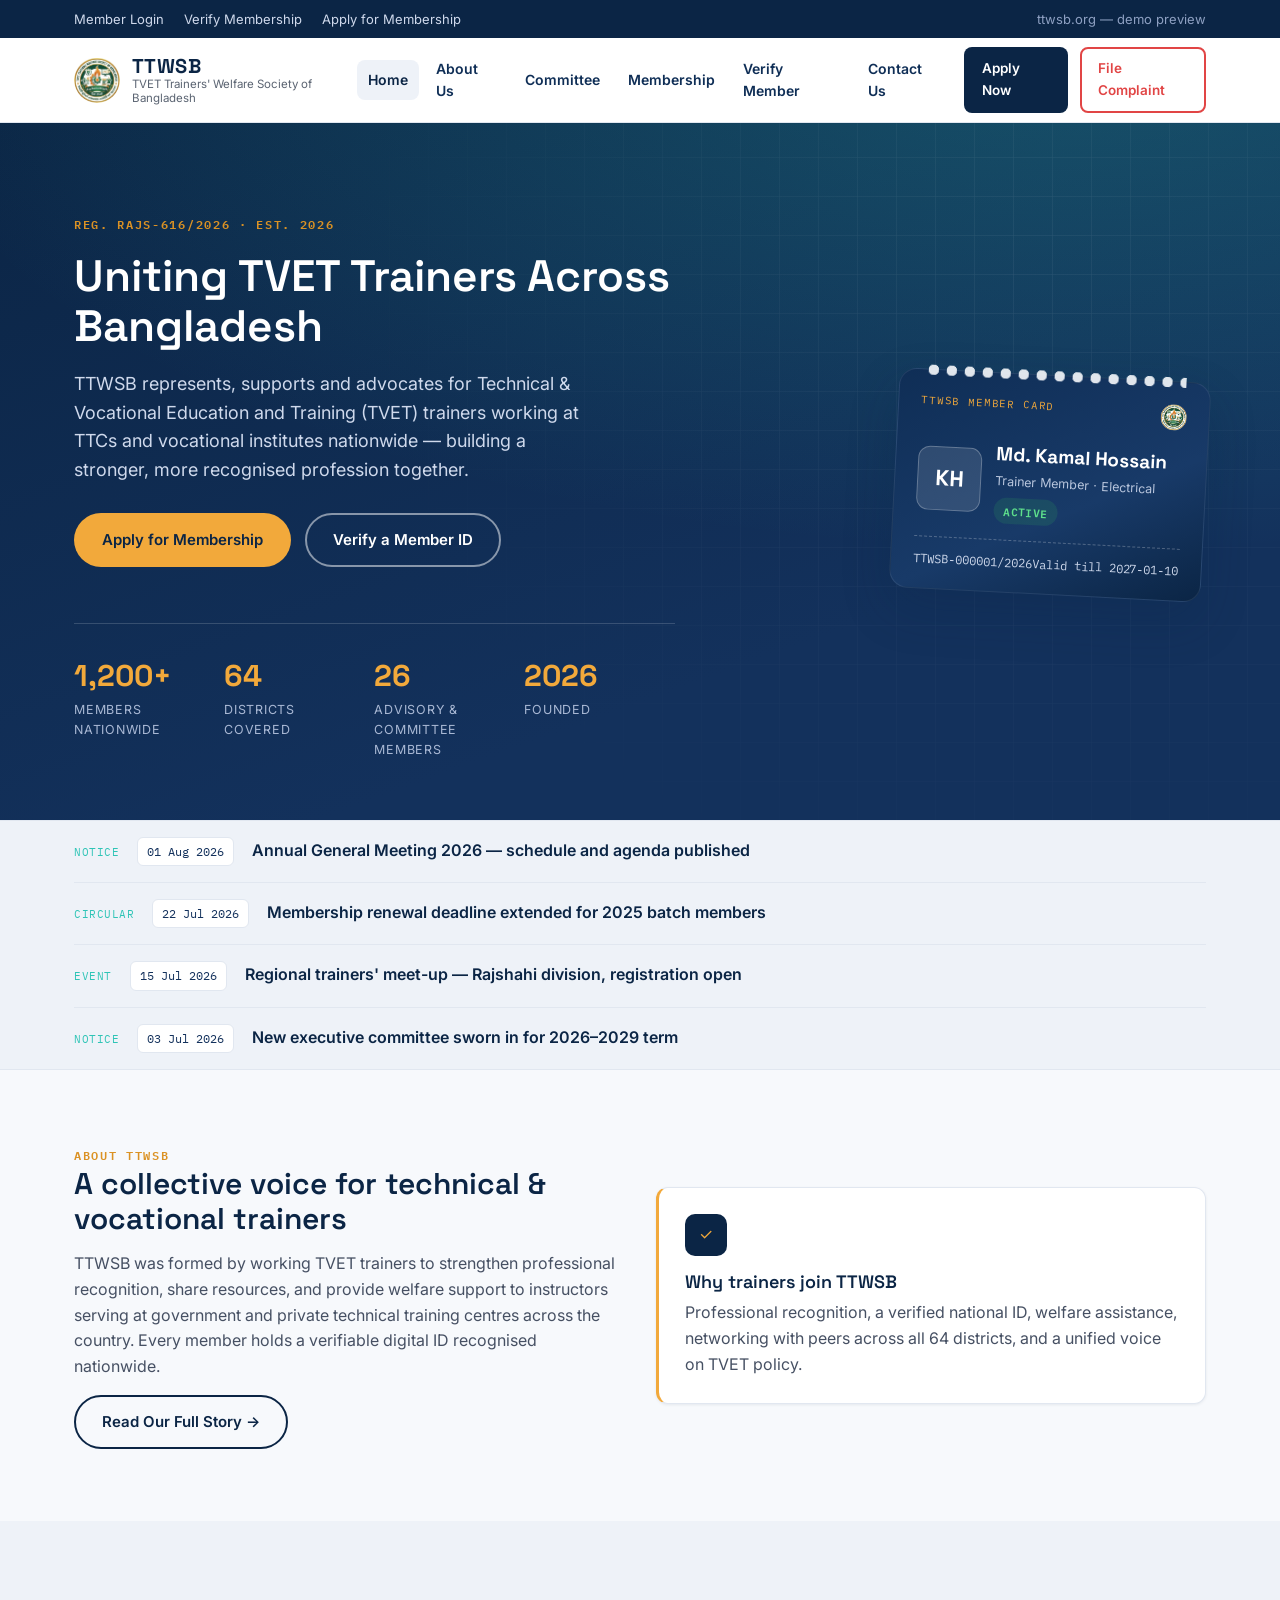
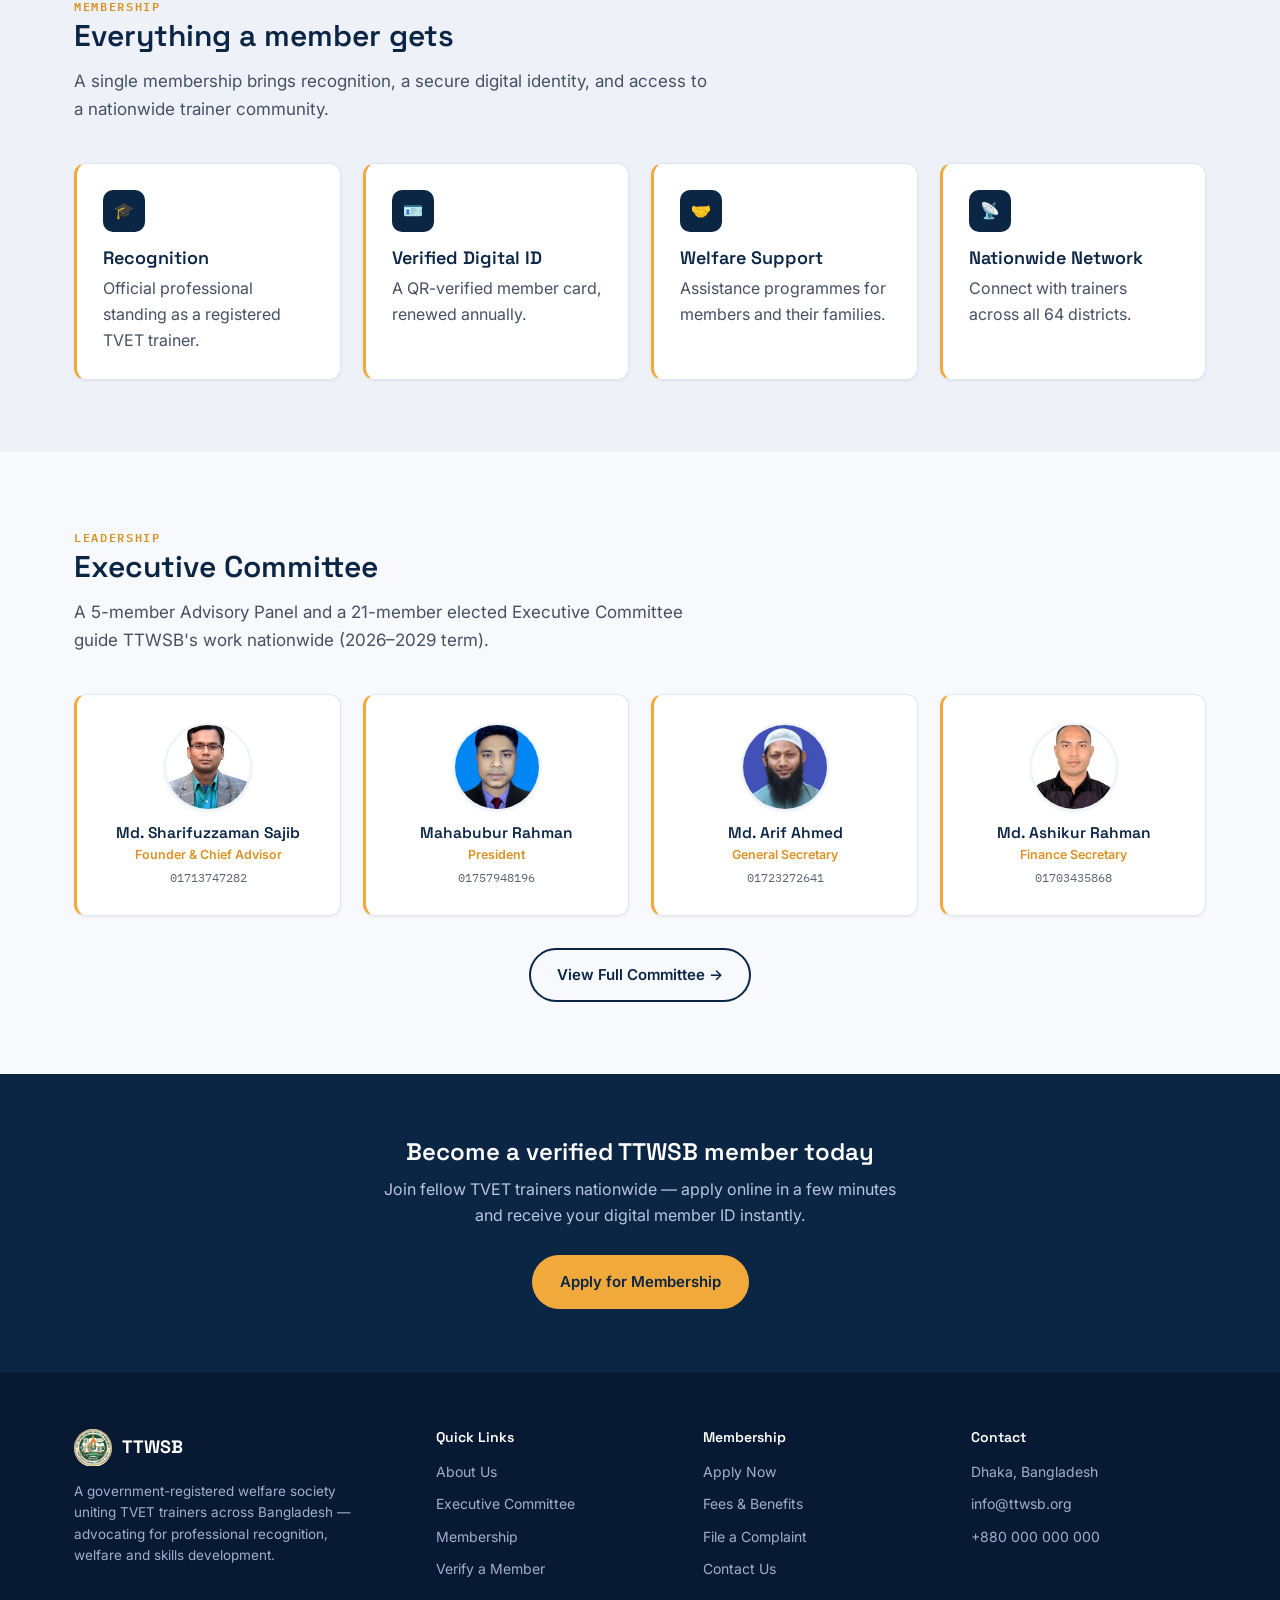
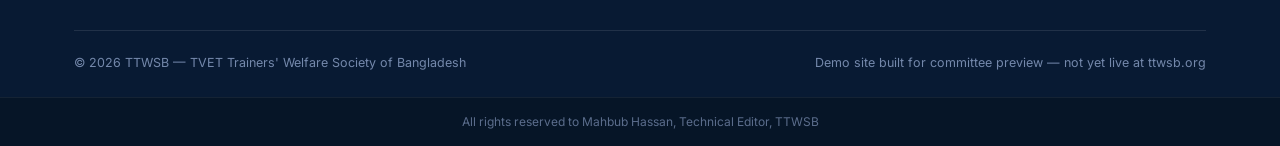
==== commit 04e49671: "Add files via upload" ====
--- a/index.html
+++ b/index.html
@@ -41,6 +41,7 @@
       <a href="verify.html">Verify Member</a>
       <a href="contact.html">Contact Us</a>
       <a href="apply.html" class="btn btn-navy nav-cta">Apply Now</a>
+      <a href="complaint.html" class="btn btn-danger nav-cta">File Complaint</a>
     </nav>
     <button class="nav-toggle" aria-label="Toggle menu"><span></span><span></span><span></span></button>
   </div>
@@ -174,6 +175,7 @@
         <h4>Membership</h4>
         <a href="apply.html">Apply Now</a>
         <a href="membership.html">Fees &amp; Benefits</a>
+        <a href="complaint.html">File a Complaint</a>
         <a href="contact.html">Contact Us</a>
       </div>
       <div>
--- a/css/styles.css
+++ b/css/styles.css
@@ -78,6 +78,10 @@
 .btn-outline:hover{background:rgba(255,255,255,.12);}
 .btn-navy{background:var(--navy-900);color:#fff;}
 .btn-navy:hover{background:var(--navy-700);transform:translateY(-2px);}
+.btn-danger{background:transparent;border-color:var(--red-500);color:var(--red-500);}
+.btn-danger:hover{background:var(--red-500);color:#fff;transform:translateY(-2px);}
+nav.main-nav a.btn-danger{color:var(--red-500);}
+nav.main-nav a.btn-danger:hover{color:#fff;background:var(--red-500);}
 .btn-block{width:100%;}
 .btn:disabled{opacity:.55;cursor:not-allowed;transform:none !important;}
 
@@ -104,11 +108,11 @@
 
 nav.main-nav{display:flex;align-items:center;gap:6px;}
 nav.main-nav a{
-  font-weight:600;font-size:14.5px;color:var(--navy-800);padding:10px 14px;border-radius:8px;
+  font-weight:600;font-size:14px;color:var(--navy-800);padding:9px 11px;border-radius:8px;
 }
 nav.main-nav a:hover{background:var(--paper-100);color:var(--navy-900);}
 nav.main-nav a.active{color:var(--navy-900);background:var(--paper-100);}
-.nav-cta{margin-left:8px;}
+.nav-cta{margin-left:6px;padding:9px 16px !important;font-size:13.5px !important;}
 nav.main-nav a.btn-navy{color:#fff;}
 nav.main-nav a.btn-navy:hover{color:#fff;background:var(--navy-700);}
 
@@ -280,6 +284,13 @@
 .field{margin-bottom:18px;}
 .field label{display:block;font-size:13.5px;font-weight:600;color:var(--navy-800);margin-bottom:6px;}
 .field .hint{font-size:12px;color:var(--slate-500);margin-top:5px;}
+.radio-inline{display:flex;gap:22px;padding:4px 0;}
+.radio-inline label{display:flex;align-items:center;gap:7px;font-size:14.5px;color:var(--ink-900);font-weight:500;cursor:pointer;}
+.radio-inline input{width:auto;accent-color:var(--navy-900);}
+.confidential-note{
+  display:flex;gap:10px;align-items:flex-start;background:#EEF6FF;border:1px solid #CFE3F7;
+  color:#1B4079;border-radius:var(--radius-sm);padding:14px 18px;font-size:13.5px;margin-bottom:24px;
+}
 .field input,.field select,.field textarea{
   width:100%;padding:12px 14px;border:1.5px solid var(--line);border-radius:var(--radius-sm);
   font-family:var(--font-body);font-size:14.5px;color:var(--ink-900);background:#fbfcfe;
@@ -355,7 +366,7 @@
   .footer-grid{grid-template-columns:1fr 1fr;}
   .grid-2{grid-template-columns:1fr;}
 }
-@media (max-width:720px){
+@media (max-width:900px){
   .topbar-links{display:none;}
   nav.main-nav{
     position:fixed;top:122px;left:0;right:0;bottom:0;background:#fff;flex-direction:column;
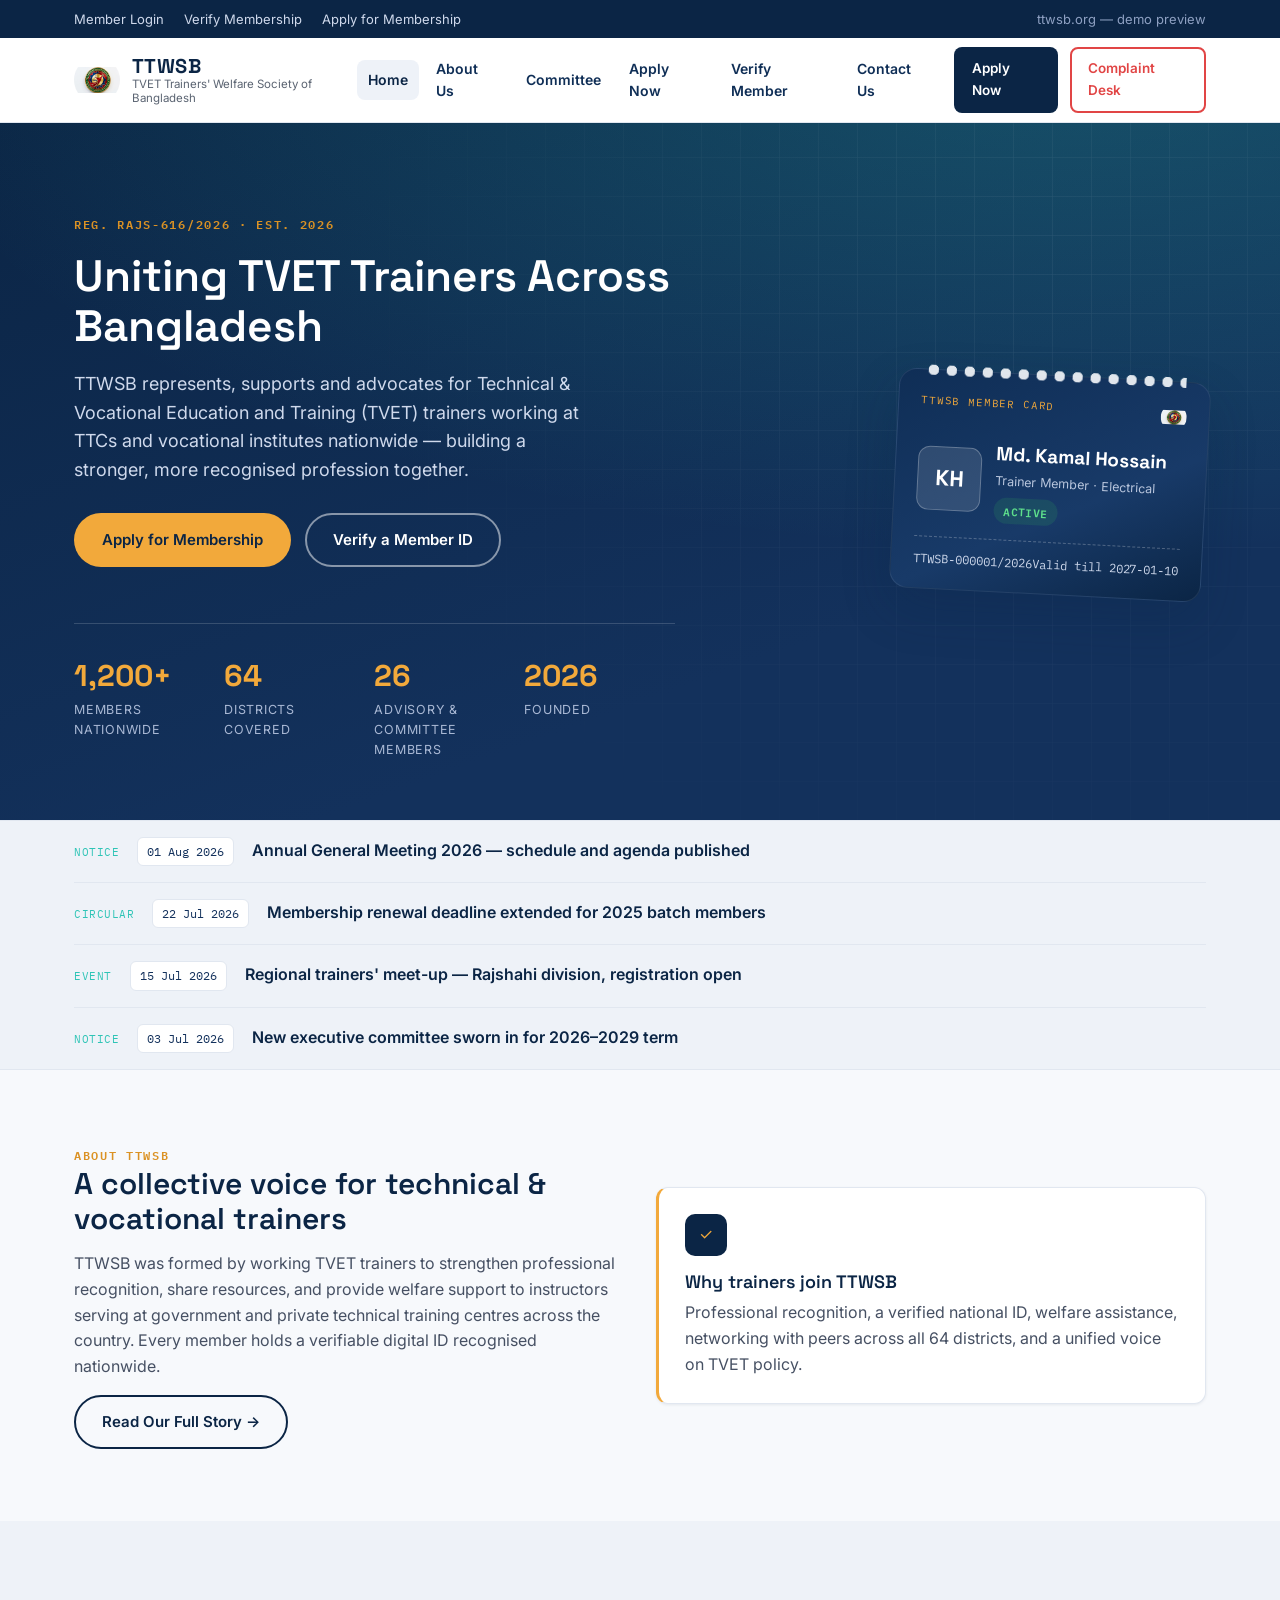
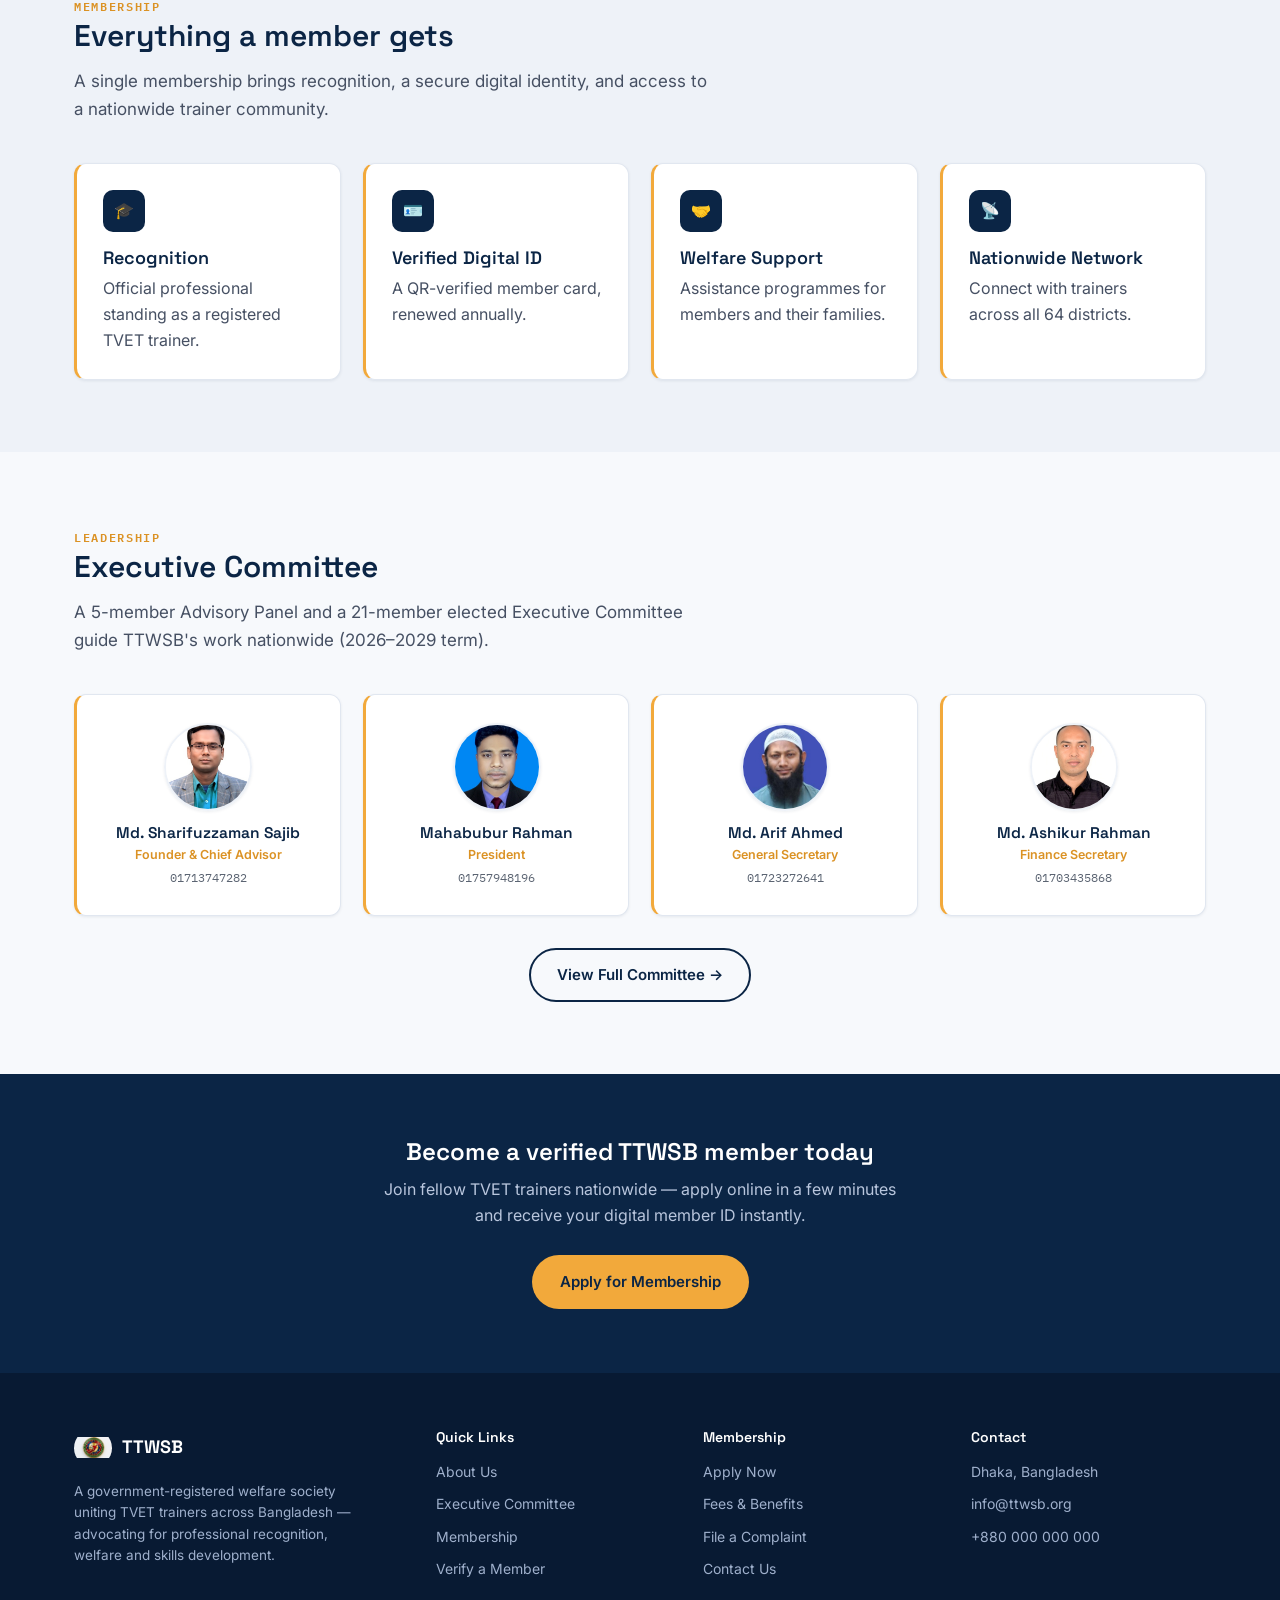
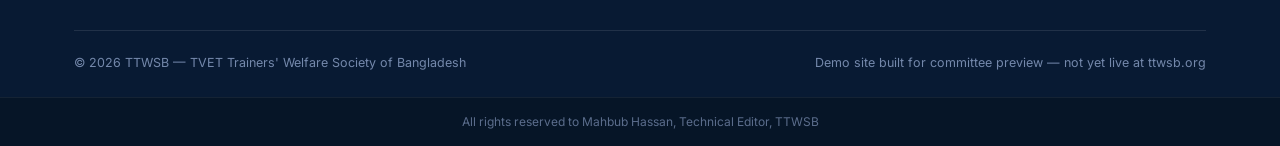
==== commit 63b3e94b: "Add files via upload" ====
--- a/index.html
+++ b/index.html
@@ -37,11 +37,11 @@
       <a href="index.html" class="active">Home</a>
       <a href="about.html">About Us</a>
       <a href="committee.html">Committee</a>
-      <a href="membership.html">Membership</a>
+      <a href="terms.html">Apply Now</a>
       <a href="verify.html">Verify Member</a>
       <a href="contact.html">Contact Us</a>
       <a href="apply.html" class="btn btn-navy nav-cta">Apply Now</a>
-      <a href="complaint.html" class="btn btn-danger nav-cta">File Complaint</a>
+      <a href="complaint.html" class="btn btn-danger nav-cta">Complaint Desk</a>
     </nav>
     <button class="nav-toggle" aria-label="Toggle menu"><span></span><span></span><span></span></button>
   </div>
@@ -168,13 +168,13 @@
         <h4>Quick Links</h4>
         <a href="about.html">About Us</a>
         <a href="committee.html">Executive Committee</a>
-        <a href="membership.html">Membership</a>
+        <a href="terms.html">Membership</a>
         <a href="verify.html">Verify a Member</a>
       </div>
       <div>
         <h4>Membership</h4>
         <a href="apply.html">Apply Now</a>
-        <a href="membership.html">Fees &amp; Benefits</a>
+        <a href="terms.html">Fees &amp; Benefits</a>
         <a href="complaint.html">File a Complaint</a>
         <a href="contact.html">Contact Us</a>
       </div>
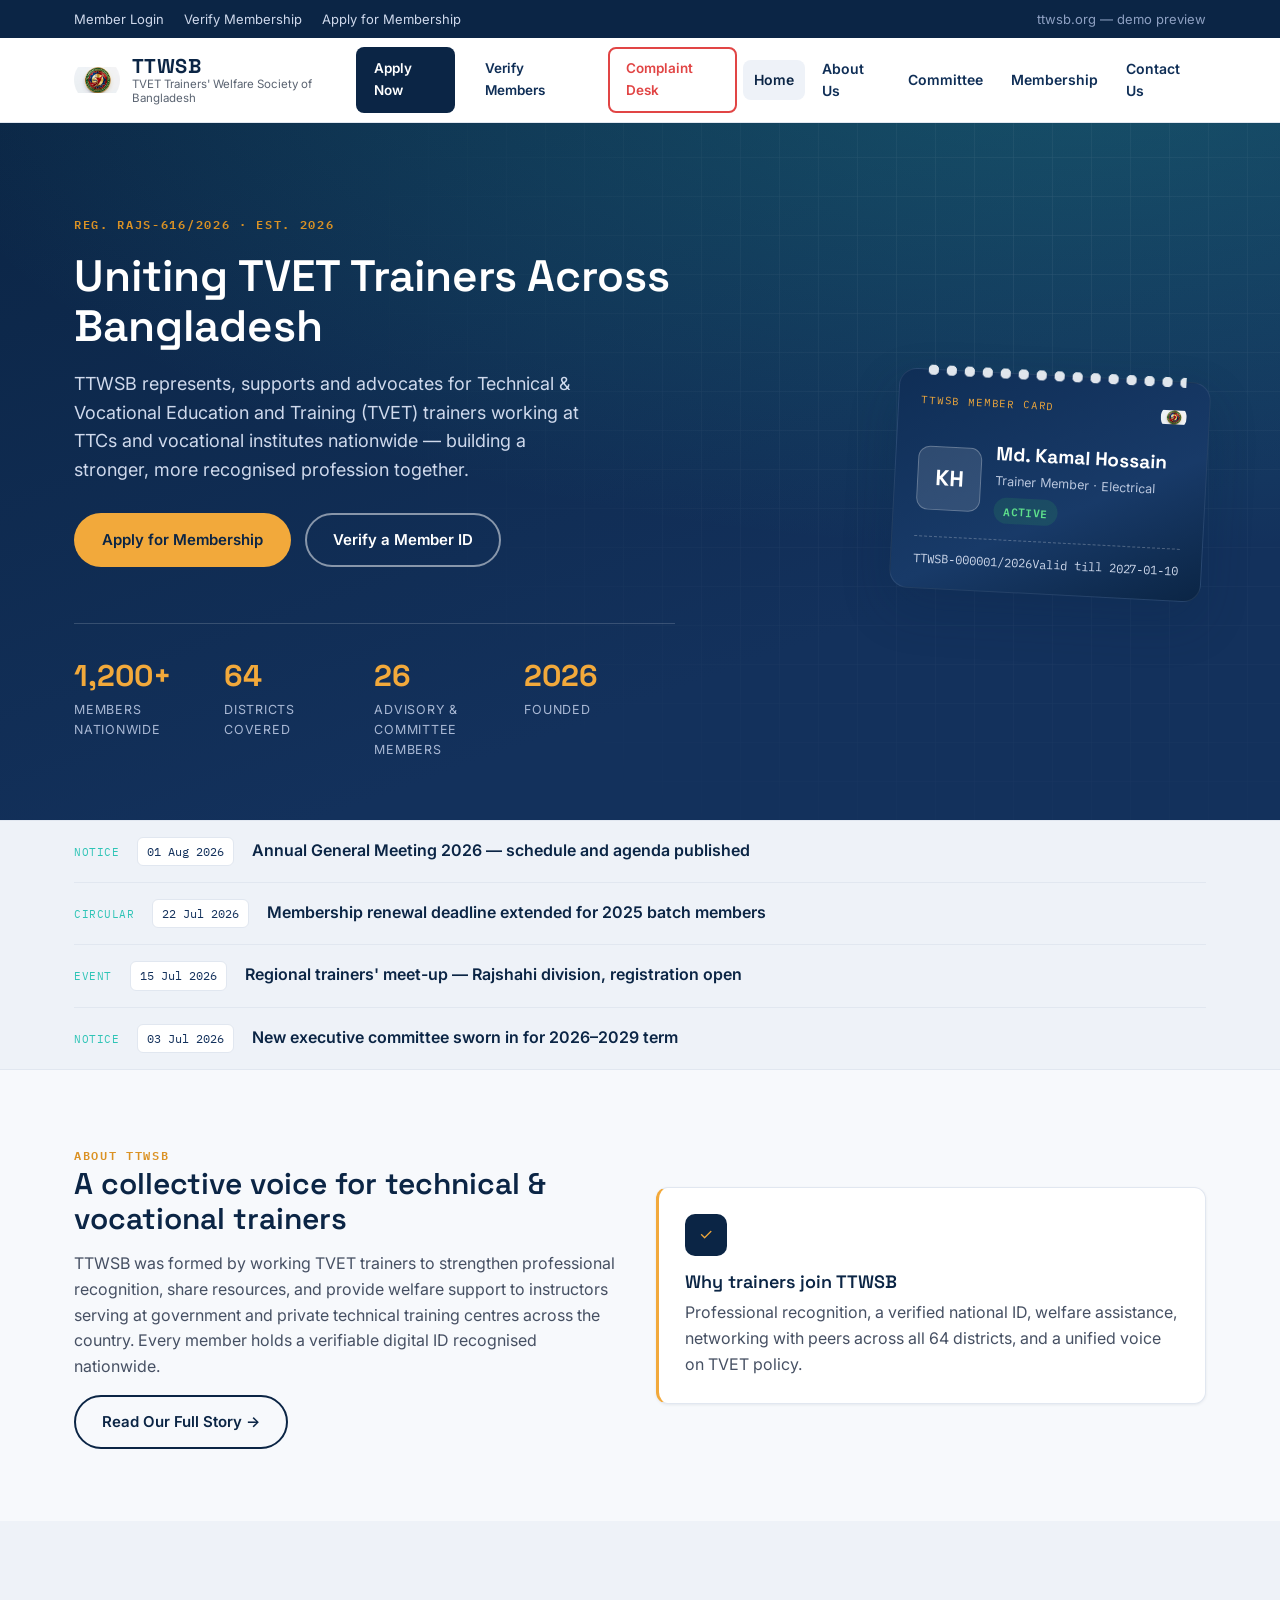
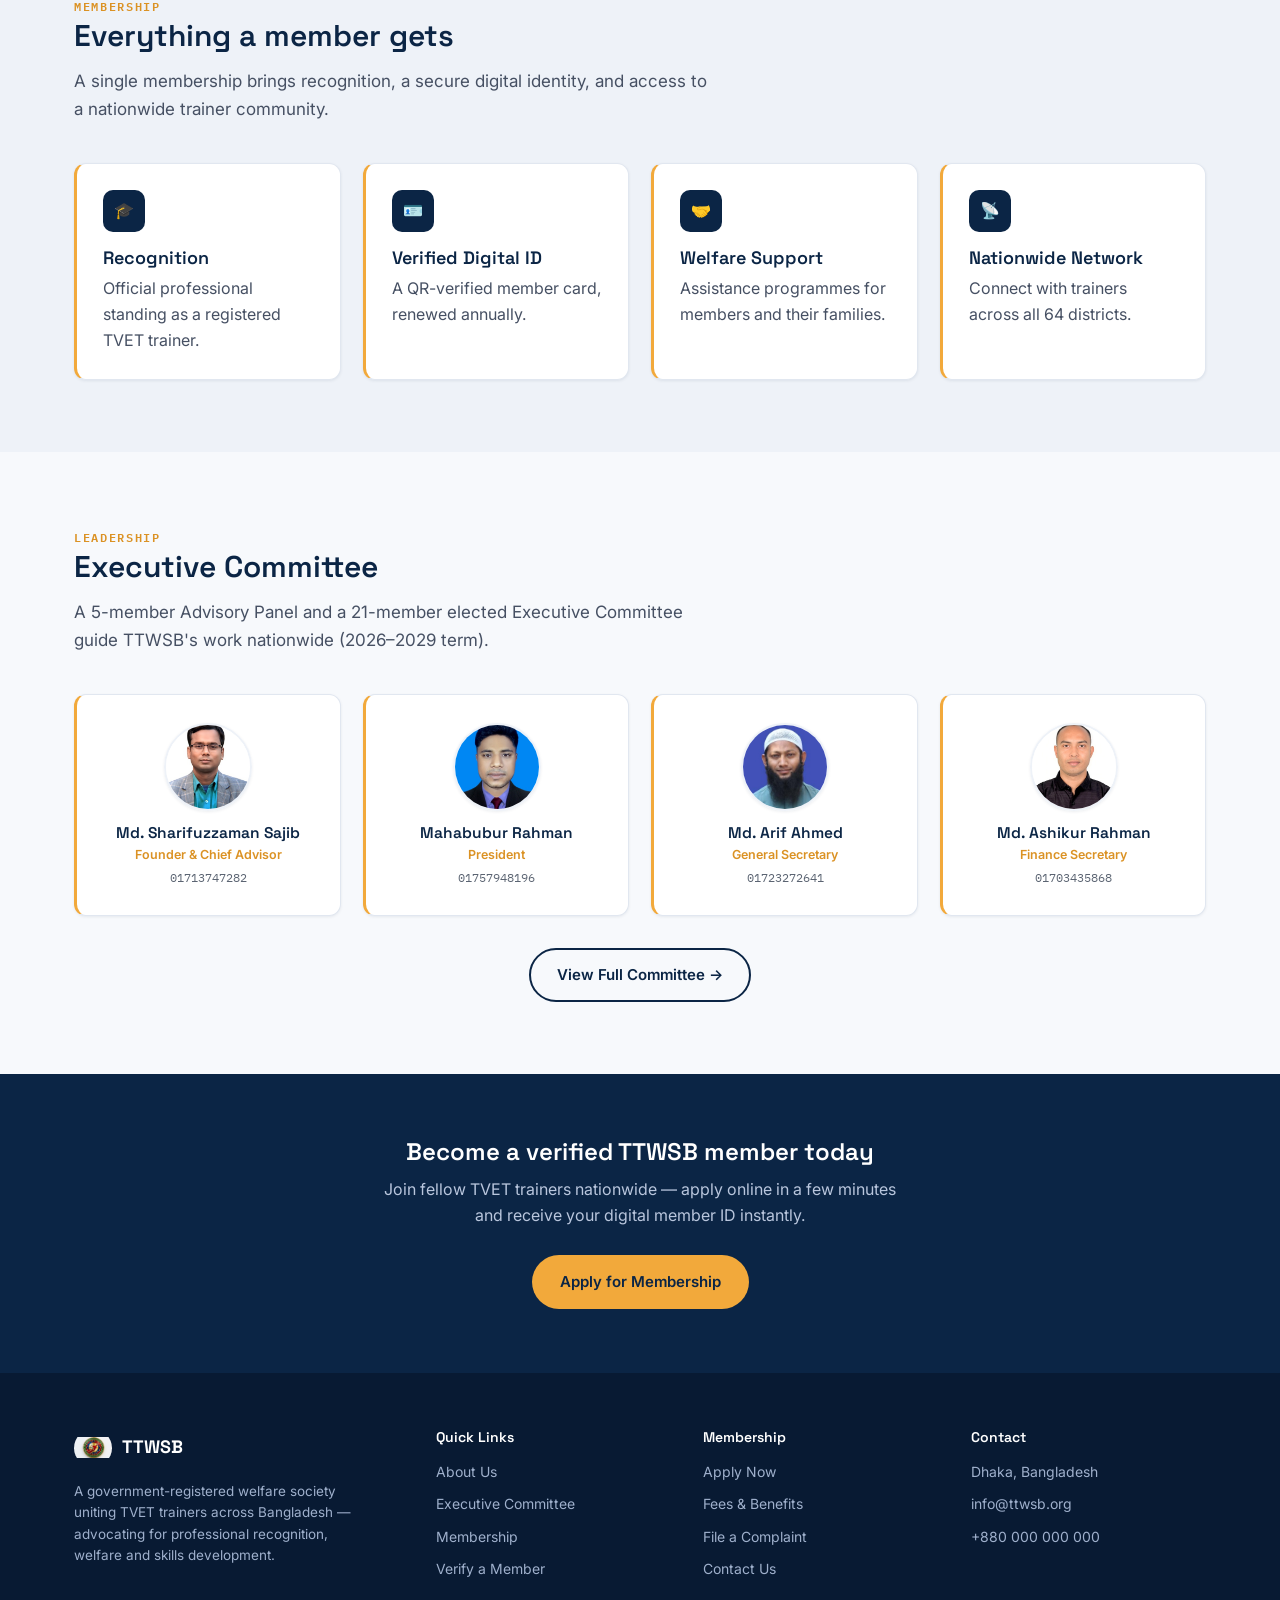
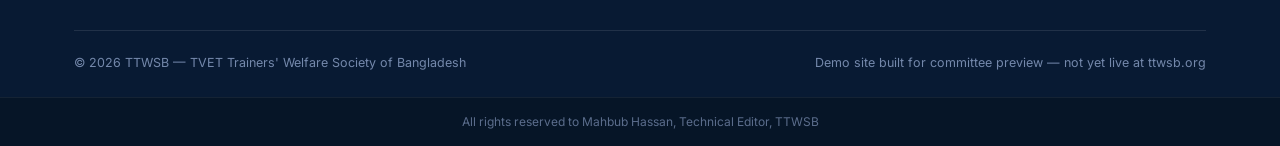
==== commit 832ec594: "Add files via upload" ====
--- a/index.html
+++ b/index.html
@@ -34,14 +34,14 @@
       </span>
     </a>
     <nav class="main-nav">
+      <a href="apply.html" class="btn btn-navy nav-cta">Apply Now</a>
+      <a href="verify.html" class="btn btn-outline nav-cta">Verify Members</a>
+      <a href="complaint.html" class="btn btn-danger nav-cta">Complaint Desk</a>
       <a href="index.html" class="active">Home</a>
       <a href="about.html">About Us</a>
       <a href="committee.html">Committee</a>
-      <a href="terms.html">Apply Now</a>
-      <a href="verify.html">Verify Member</a>
+      <a href="terms.html">Membership</a>
       <a href="contact.html">Contact Us</a>
-      <a href="apply.html" class="btn btn-navy nav-cta">Apply Now</a>
-      <a href="complaint.html" class="btn btn-danger nav-cta">Complaint Desk</a>
     </nav>
     <button class="nav-toggle" aria-label="Toggle menu"><span></span><span></span><span></span></button>
   </div>
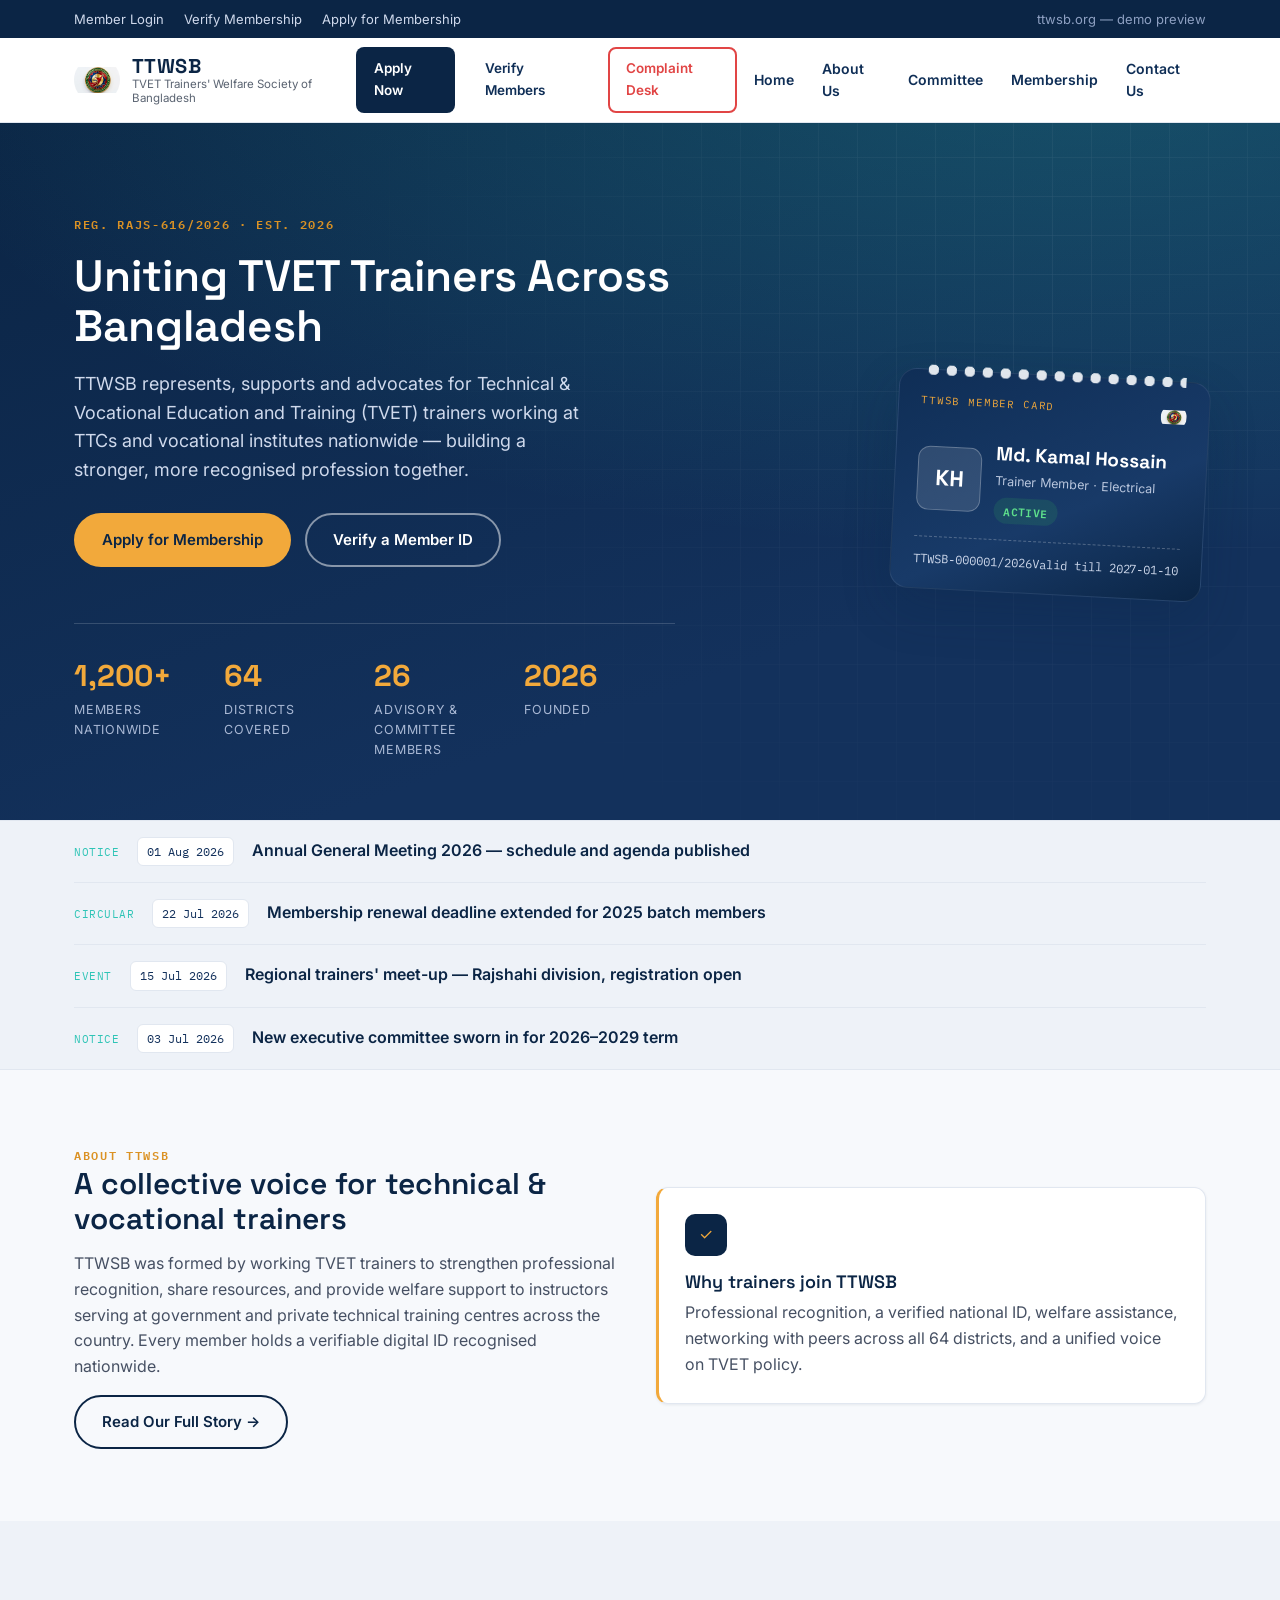
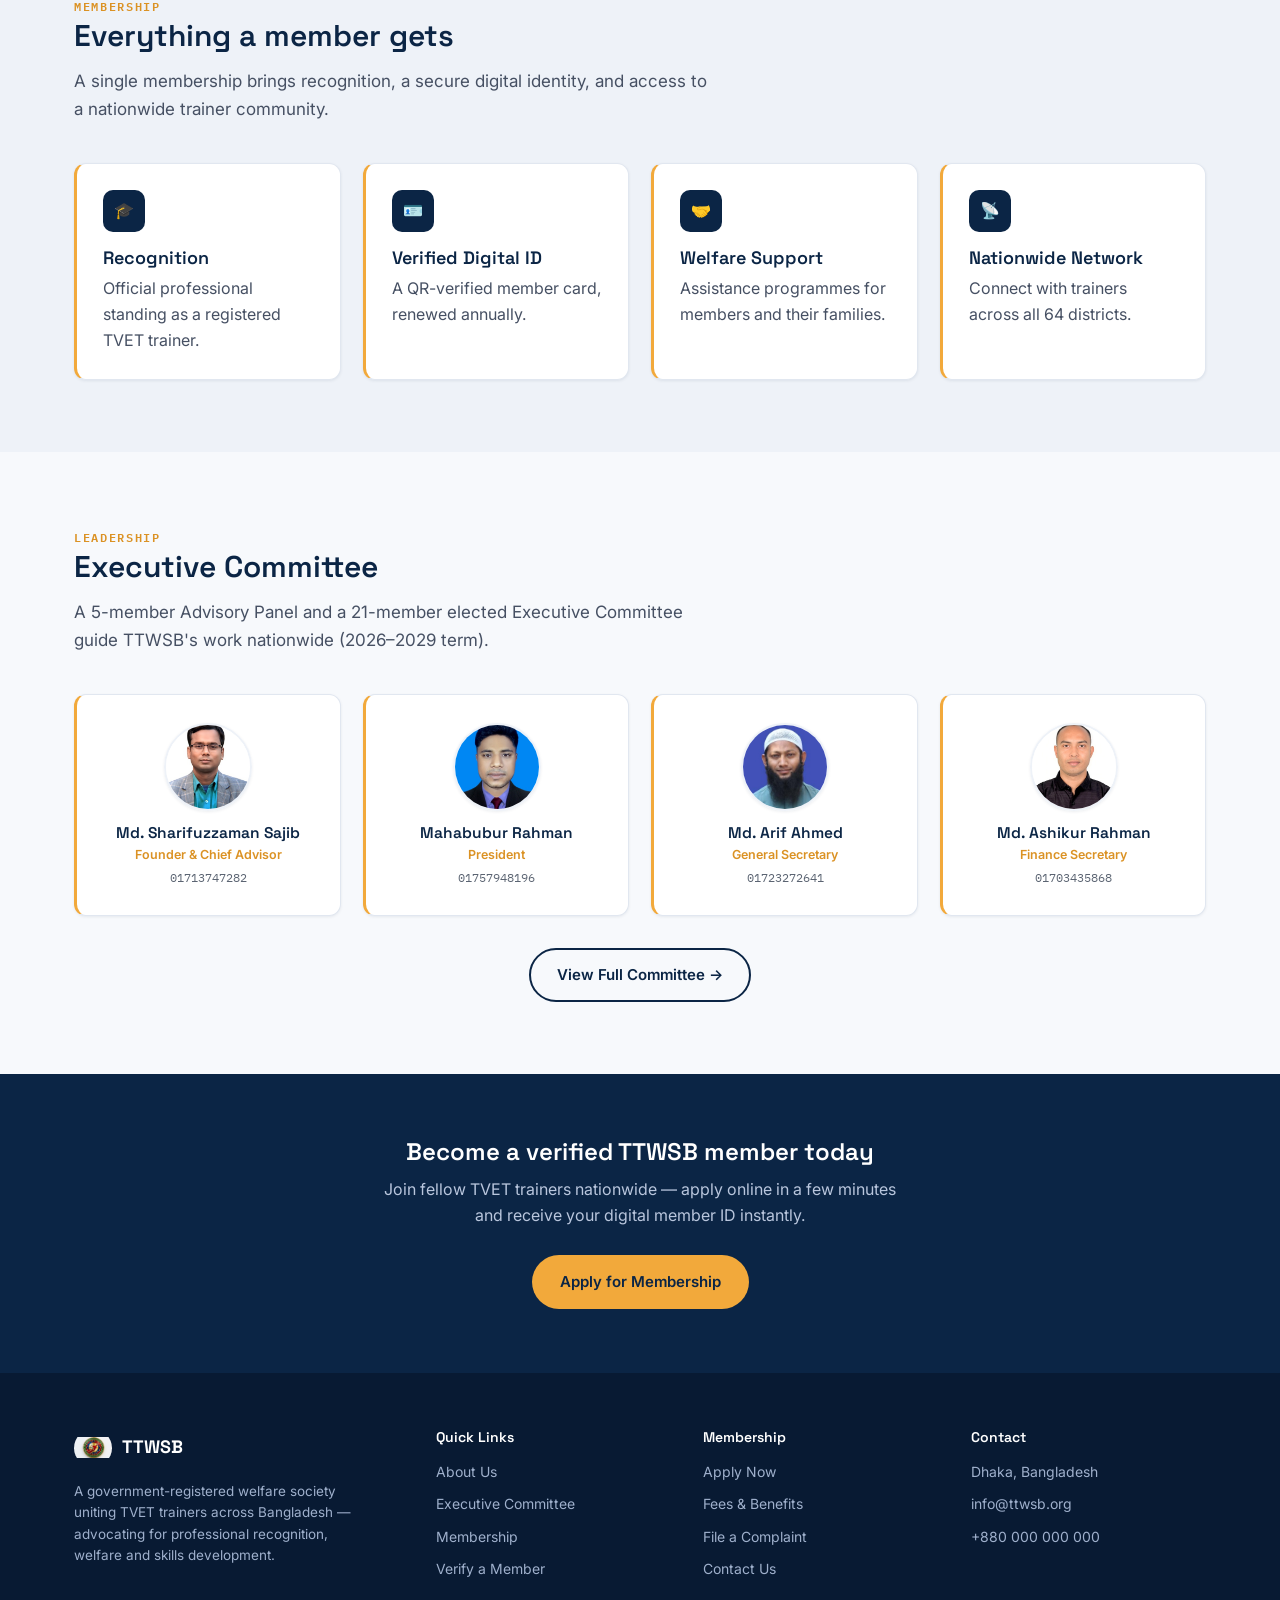
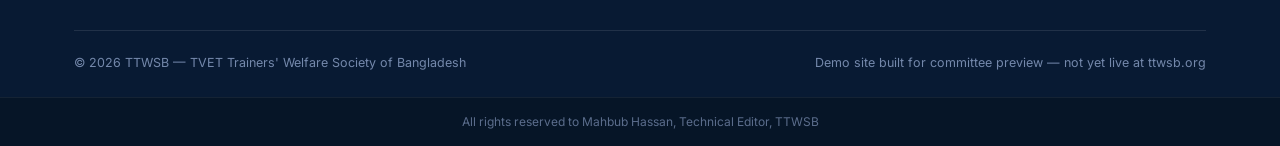
==== commit 7944ffff: "Add files via upload" ====
--- a/index.html
+++ b/index.html
@@ -37,7 +37,7 @@
       <a href="apply.html" class="btn btn-navy nav-cta">Apply Now</a>
       <a href="verify.html" class="btn btn-outline nav-cta">Verify Members</a>
       <a href="complaint.html" class="btn btn-danger nav-cta">Complaint Desk</a>
-      <a href="index.html" class="active">Home</a>
+      <a href="index.html">Home</a>
       <a href="about.html">About Us</a>
       <a href="committee.html">Committee</a>
       <a href="terms.html">Membership</a>
